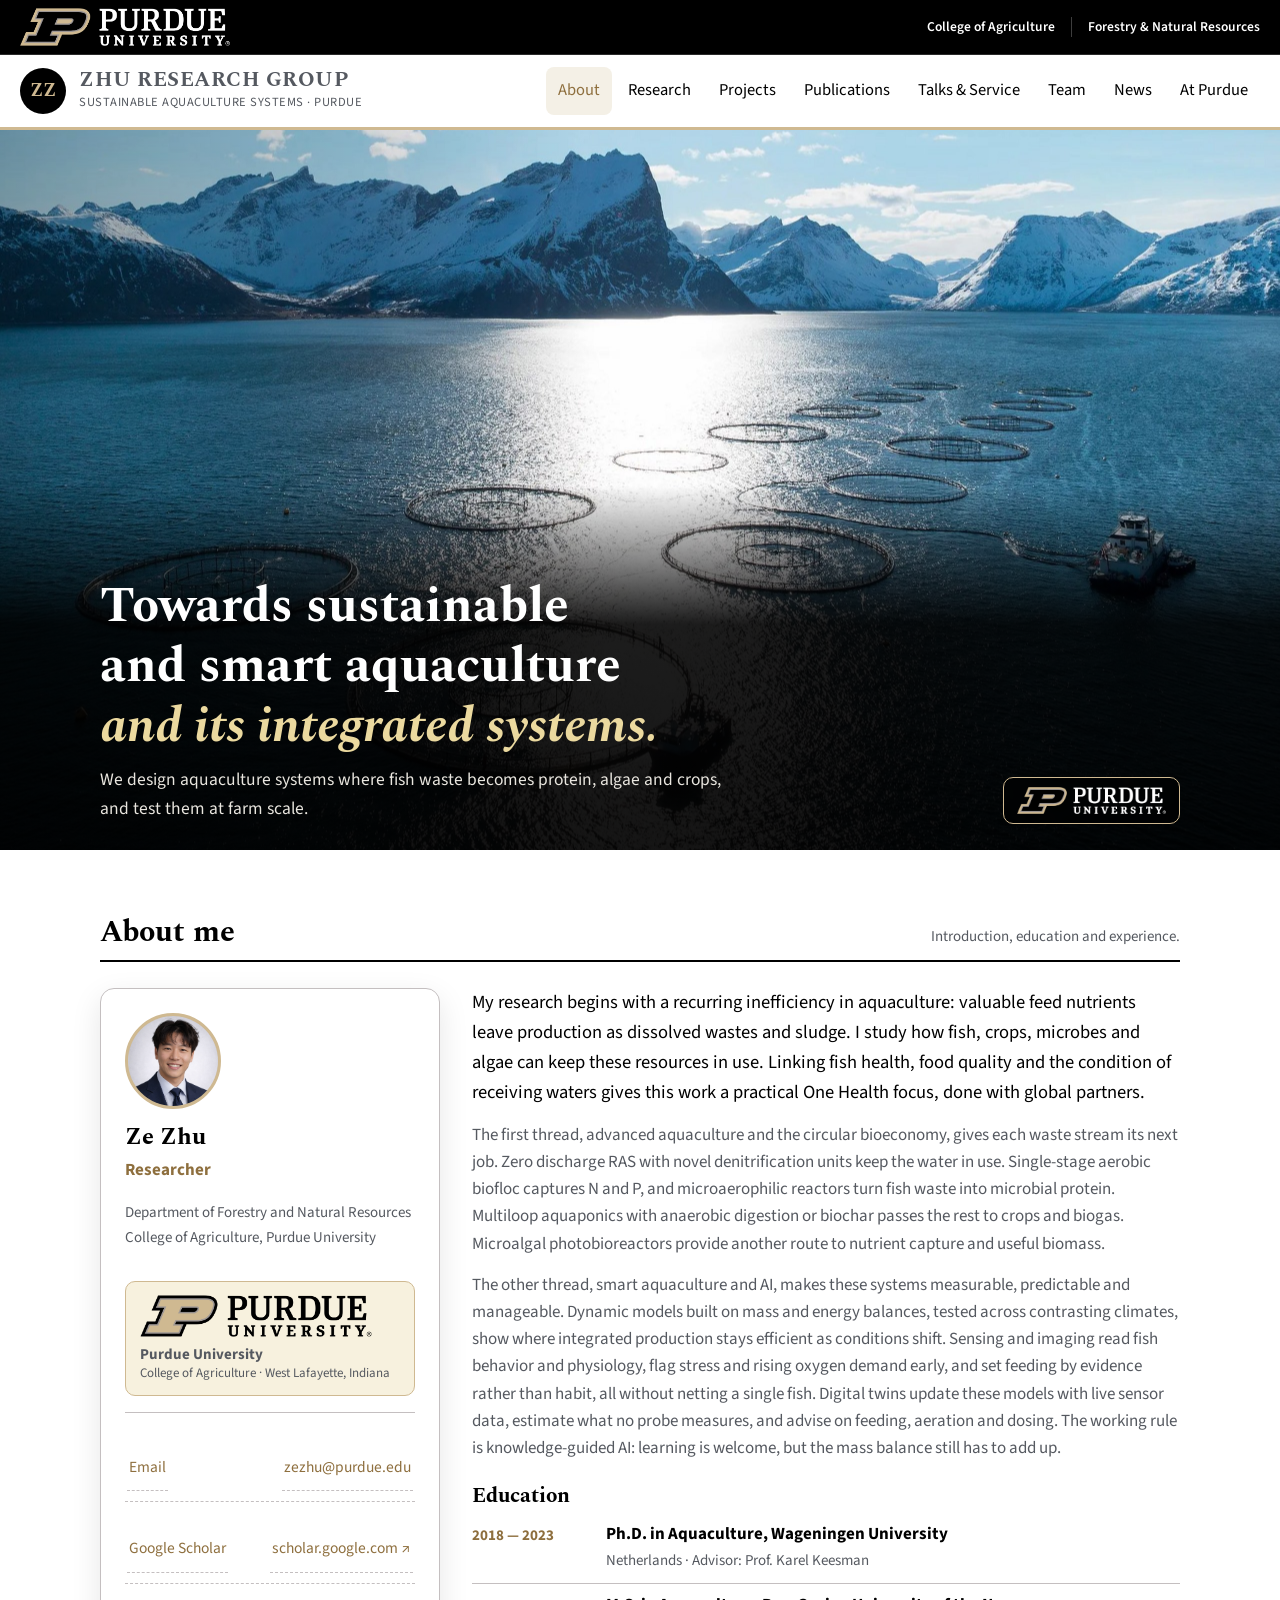
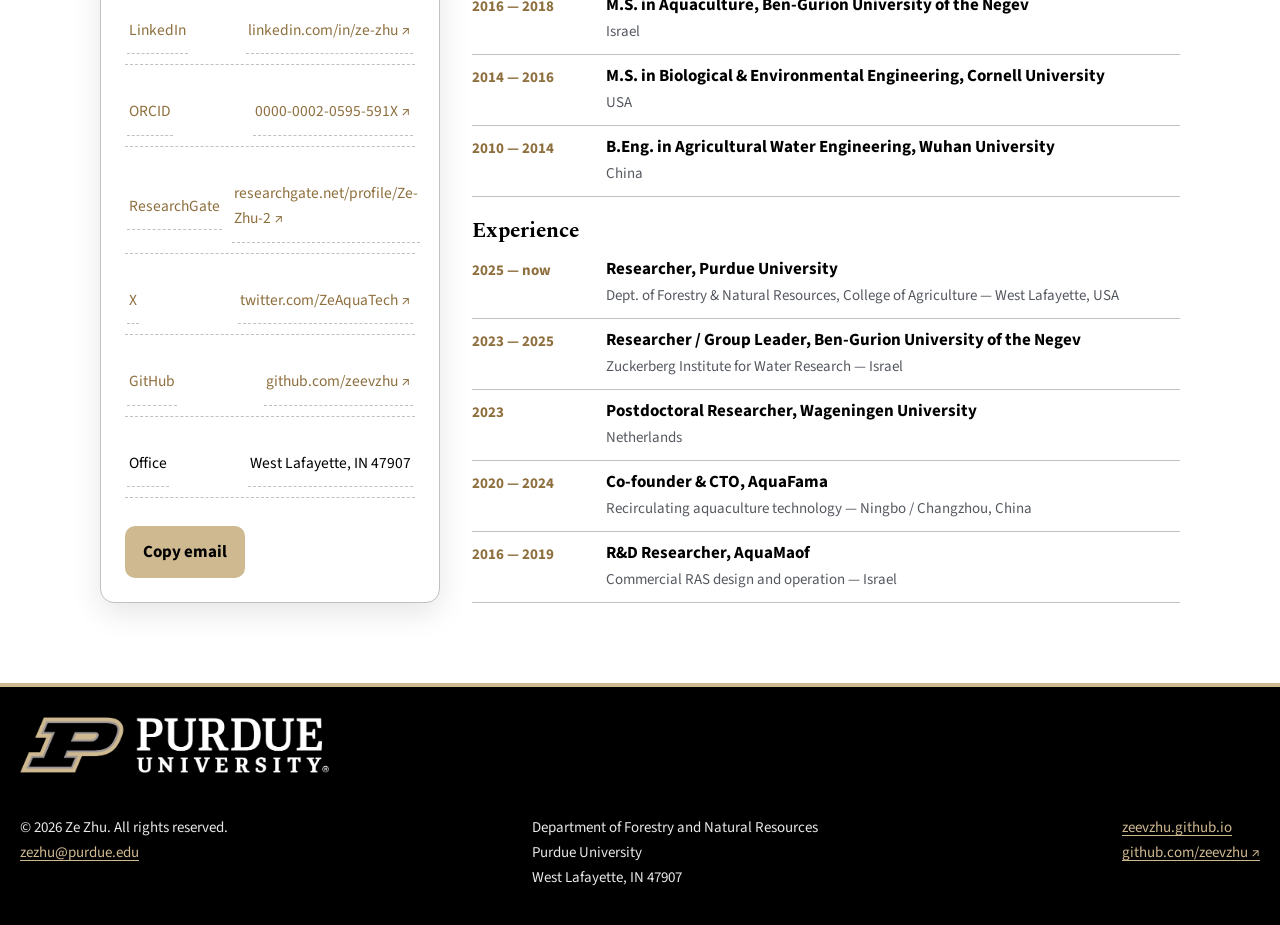
==== index.html @ af5ea018 "Update site: replace About introduction" ====
<!doctype html>
<html lang="en">

<head>
<meta charset="utf-8">
<meta name="viewport" content="width=device-width, initial-scale=1, viewport-fit=cover">
<meta name="color-scheme" content="light dark">
<meta name="description" content="Ze Zhu — Researcher at Purdue University. Sustainable aquaculture systems, aquaponics, waste-to-protein, photobioreactors and energy modelling.">
<link rel="icon" href="data:,">
<title>Ze Zhu — Zhu Research Group | Purdue University</title>
<link rel="preconnect" href="https://fonts.googleapis.com">
<link rel="preconnect" href="https://fonts.gstatic.com" crossorigin>
<link href="https://fonts.googleapis.com/css2?family=Spectral:ital,wght@0,500;0,600;0,700;1,500&family=Source+Sans+3:wght@400;600;700&family=Noto+Serif+SC:wght@600;700&display=swap" rel="stylesheet">
<link rel="stylesheet" href="assets/site.css">
</head>
<body>

<!-- PURDUE INSTITUTIONAL BAR -->
<div class="purdue-bar">
  <div class="purdue-bar-in">
    <a class="p-lockup" href="https://www.purdue.edu" target="_blank" rel="noopener" aria-label="Purdue University">
      <img class="p-logo" src="assets/purdue-logo-reversed.png" alt="Purdue University">
    </a>
    <div class="p-right">
      <a href="https://ag.purdue.edu" target="_blank" rel="noopener">College of Agriculture</a>
      <span class="p-div hide-sm" aria-hidden="true"></span>
      <a class="hide-sm" href="https://ag.purdue.edu/department/forestry-natural-resources/index.html" target="_blank" rel="noopener">Forestry &amp; Natural Resources</a>
    </div>
  </div>
</div>

<header class="topbar">
  <div class="topbar-in">
    <a class="brand" href="index.html">
      <span class="mark">ZZ</span>
      <span><b>Zhu Research Group</b><span class="sub">Sustainable Aquaculture Systems · Purdue</span></span>
    </a>
    <button class="burger" id="burger" aria-label="Open menu" aria-expanded="false">☰</button>
    <nav class="main" id="mainnav" aria-label="Main">
      <a href="index.html" class="active" aria-current="page">About</a>
      <a href="research.html">Research</a>
      <a href="projects.html">Projects</a>
      <a href="publications.html">Publications</a>
      <a href="talks.html">Talks &amp; Service</a>
      <a href="team.html">Team</a>
      <a href="news.html">News</a>
      <a href="purdue.html">At Purdue</a>
    </nav>
  </div>
</header>

<!-- HERO -->
<div class="hero" id="top">
  <div class="hero-media">
    <img class="hero-bg" src="assets/hero-netcage-fjord.jpg" alt="Aerial view of a marine net-cage fish farm in a deep-blue fjord under a bright sun: rows of large circular sea cages and two work boats on sunlit water, ringed by snow-capped mountains">
    <div class="hero-shade" aria-hidden="true"></div>
  </div>
  <div class="hero-panel">
    <div class="wrap">
      <div>
        <h1>Towards sustainable and smart aquaculture <em>and its integrated systems.</em></h1>
        <p>We design aquaculture systems where fish waste becomes protein, algae and crops, and test them at farm scale.</p>
      </div>
      <div class="chips">
        <span class="hero-badge"><img class="p-logo" src="assets/purdue-logo-reversed.png" alt="Purdue University"></span>
      </div>
    </div>
  </div>
</div>

<main class="wrap">
<!-- ABOUT / PI -->
  <section id="about">
    <div class="sec-head"><h2>About me</h2><p>Introduction, education and experience.</p></div>
    <div class="about-grid">
      <aside class="pi-card">
        <img class="avatar" src="assets/ze-zhu-headshot.png" alt="Portrait of Ze Zhu">
        <h3>Ze Zhu</h3>
        <p class="role">Researcher</p>
        <p class="dept">Department of Forestry and Natural Resources<br>College of Agriculture, Purdue University</p>
        <div class="affil">
          <img class="p-logo affil-logo logo-light" src="assets/purdue-logo.png" alt="Purdue University">
          <img class="p-logo affil-logo logo-dark" src="assets/purdue-logo-reversed.png" alt="" aria-hidden="true">
          <span><b>Purdue University</b><span>College of Agriculture · West Lafayette, Indiana</span></span>
        </div>
        <div class="pi-links">
          <a href="mailto:zezhu@purdue.edu"><span>Email</span><span>zezhu@purdue.edu</span></a>
          <a href="https://scholar.google.com/citations?user=IYX6_gsAAAAJ&hl=en" target="_blank" rel="noopener"><span>Google Scholar</span><span>scholar.google.com ↗</span></a>
          <a href="https://www.linkedin.com/in/ze-zhu" target="_blank" rel="noopener"><span>LinkedIn</span><span>linkedin.com/in/ze-zhu ↗</span></a>
          <a href="https://orcid.org/0000-0002-0595-591X" target="_blank" rel="noopener"><span>ORCID</span><span>0000-0002-0595-591X ↗</span></a>
          <a href="https://www.researchgate.net/profile/Ze-Zhu-2" target="_blank" rel="noopener"><span>ResearchGate</span><span>researchgate.net/profile/Ze-Zhu-2 ↗</span></a>
          <a href="https://twitter.com/ZeAquaTech" target="_blank" rel="noopener"><span>X</span><span>twitter.com/ZeAquaTech ↗</span></a>
          <a href="https://github.com/zeevzhu" target="_blank" rel="noopener"><span>GitHub</span><span>github.com/zeevzhu ↗</span></a>
          <span><span>Office</span><span>West Lafayette, IN 47907</span></span>
        </div>
        <div class="btn-row">
          <button class="btn" id="copyEmail" type="button">Copy email</button>
        </div>
      </aside>

      <div class="about-main">
        <p class="lead">My research begins with a recurring inefficiency in aquaculture: valuable feed nutrients leave production as dissolved wastes and sludge. I study how fish, crops, microbes and algae can keep these resources in use. Linking fish health, food quality and the condition of receiving waters gives this work a practical One Health focus, done with global partners.</p>

        <p class="sub">The first thread, advanced aquaculture and the circular bioeconomy, gives each waste stream its next job. Zero discharge RAS with novel denitrification units keep the water in use. Single-stage aerobic biofloc captures N and P, and microaerophilic reactors turn fish waste into microbial protein. Multiloop aquaponics with anaerobic digestion or biochar passes the rest to crops and biogas. Microalgal photobioreactors provide another route to nutrient capture and useful biomass.</p>

        <p class="sub">The other thread, smart aquaculture and AI, makes these systems measurable, predictable and manageable. Dynamic models built on mass and energy balances, tested across contrasting climates, show where integrated production stays efficient as conditions shift. Sensing and imaging read fish behavior and physiology, flag stress and rising oxygen demand early, and set feeding by evidence rather than habit, all without netting a single fish. Digital twins update these models with live sensor data, estimate what no probe measures, and advise on feeding, aeration and dosing. The working rule is knowledge-guided AI: learning is welcome, but the mass balance still has to add up.</p>

        <h3 class="subhead">Education</h3>
        <div class="timeline">
          <div class="tl"><time>2018 — 2023</time><div><b>Ph.D. in Aquaculture, Wageningen University</b><span>Netherlands · Advisor: Prof. Karel Keesman</span></div></div>
          <div class="tl"><time>2016 — 2018</time><div><b>M.S. in Aquaculture, Ben-Gurion University of the Negev</b><span>Israel</span></div></div>
          <div class="tl"><time>2014 — 2016</time><div><b>M.S. in Biological &amp; Environmental Engineering, Cornell University</b><span>USA</span></div></div>
          <div class="tl"><time>2010 — 2014</time><div><b>B.Eng. in Agricultural Water Engineering, Wuhan University</b><span>China</span></div></div>
        </div>

        <h3 class="subhead">Experience</h3>
        <div class="timeline">
          <div class="tl"><time>2025 — now</time><div><b>Researcher, Purdue University</b><span>Dept. of Forestry &amp; Natural Resources, College of Agriculture — West Lafayette, USA</span></div></div>
          <div class="tl"><time>2023 — 2025</time><div><b>Researcher / Group Leader, Ben-Gurion University of the Negev</b><span>Zuckerberg Institute for Water Research — Israel</span></div></div>
          <div class="tl"><time>2023</time><div><b>Postdoctoral Researcher, Wageningen University</b><span>Netherlands</span></div></div>
          <div class="tl"><time>2020 — 2024</time><div><b>Co-founder &amp; CTO, AquaFama</b><span>Recirculating aquaculture technology — Ningbo / Changzhou, China</span></div></div>
          <div class="tl"><time>2016 — 2019</time><div><b>R&amp;D Researcher, AquaMaof</b><span>Commercial RAS design and operation — Israel</span></div></div>
        </div>
      </div>
    </div>
  </section>

  </main>

<footer>
  <div style="max-width:1280px;margin:0 auto;padding:30px 20px 0">
    <a class="p-lockup" href="https://www.purdue.edu" target="_blank" rel="noopener" aria-label="Purdue University">
      <img class="p-logo lg" src="assets/purdue-logo-reversed.png" alt="Purdue University">
    </a>
  </div>
  <div class="foot-in">
    <div>© 2026 Ze Zhu. All rights reserved.<br><a href="mailto:zezhu@purdue.edu">zezhu@purdue.edu</a></div>
    <div>Department of Forestry and Natural Resources<br>Purdue University<br>West Lafayette, IN 47907</div>
    <div><a href="https://zeevzhu.github.io">zeevzhu.github.io</a><br><a href="https://github.com/zeevzhu" target="_blank" rel="noopener">github.com/zeevzhu ↗</a></div>
  </div>
</footer>

<button class="totop" id="totop" aria-label="Back to top">↑</button>
<div class="toast" id="toast" role="status">Email copied: zezhu@purdue.edu</div>
<script src="assets/site.js"></script>
</body>
</html>
---- assets/site.css ----
/* Purdue University brand palette (Purdue Brand Studio):
   Primary — Boilermaker Gold #CFB991 · Black #000000 · White #FFFFFF
   Supporting — Aged #8E6F3E · Rush #DAAA00 · Field #DDB945 · Dust #EBD99F
                Steel #555960 · Cool Gray #6F727B · Railway Gray #9D9795 · Steam #C4BFC0 */
:root{
  --bg:#ffffff; --surface:#ffffff; --surface2:#f4f0e6;
  --ink:#000000; --muted:#555960; --line:#C4BFC0;
  --boiler:#CFB991; --rush:#DAAA00; --field:#DDB945; --dust:#EBD99F;
  --gold:#8E6F3E; --gold-soft:#f7f1de;
  --dark:#000000; --dark-ink:#ffffff;
  --radius:14px; --max:1120px;
  --shadow:0 10px 30px rgba(0,0,0,.10);
}
@media (prefers-color-scheme: dark){
  :root{ --bg:#000000; --surface:#161616; --surface2:#22201b; --ink:#ffffff; --muted:#C4BFC0; --line:#3d3d3d; --gold:#CFB991; --gold-soft:#292410; --shadow:0 10px 30px rgba(0,0,0,.55); }
}
*{box-sizing:border-box}
body{margin:0;background:var(--bg);color:var(--ink);font-family:"Source Sans 3",system-ui,sans-serif;font-size:17px;line-height:1.65;-webkit-font-smoothing:antialiased;text-rendering:optimizeLegibility}
::selection{background:var(--dust);color:#000}
a:focus-visible,button:focus-visible{outline:2px solid var(--rush);outline-offset:2px;border-radius:4px}
a{color:var(--gold);text-underline-offset:3px}
img{display:block;max-width:100%}
.wrap{max-width:var(--max);margin:0 auto;padding:0 20px}
h1,h2,h3{font-family:"Spectral","Noto Serif SC",serif;line-height:1.2;margin:0}
.cn{font-family:"Noto Serif SC",serif}

/* ── Purdue institutional bar + mark ── */
.purdue-bar{background:#000;color:#fff;border-bottom:1px solid #2a2a2a}
.purdue-bar-in{max-width:1280px;margin:0 auto;padding:8px 20px;display:flex;align-items:center;gap:14px;flex-wrap:wrap}
.p-lockup{display:inline-flex;align-items:center;text-decoration:none;color:#fff}
.p-logo{height:38px;width:auto}
.p-logo.lg{height:56px}
.p-logo.affil-logo{height:42px}
.logo-dark{display:none}
@media (prefers-color-scheme: dark){.logo-light{display:none}.logo-dark{display:block}}
.purdue-bar .p-right{margin-left:auto;display:flex;align-items:center;gap:16px;font-size:13.5px;color:#C4BFC0}
.purdue-bar .p-right a{color:#fff;text-decoration:none;font-weight:600}
.purdue-bar .p-right a:hover{color:var(--boiler)}
.purdue-bar .p-div{width:1px;height:20px;background:#3d3d3d}
@media(max-width:640px){.purdue-bar .p-right .hide-sm{display:none}.purdue-bar .p-logo{height:31px}}
.hero-badge{display:inline-flex;align-items:center;background:rgba(0,0,0,.55);border:1px solid var(--boiler);border-radius:10px;padding:9px 13px;backdrop-filter:blur(4px)}
.hero-badge .p-logo{height:27px}
.affil{display:flex;flex-direction:column;align-items:flex-start;gap:9px;background:var(--gold-soft);border:1px solid var(--boiler);border-radius:10px;padding:13px 14px;margin-top:16px}
.affil b{font-size:15px;display:block;line-height:1.25}
.affil span{font-size:13px;color:var(--muted);display:block;line-height:1.3}

/* ── Purdue campus gallery + photo break ── */
.campus{display:grid;grid-template-columns:1.55fr 1fr;gap:16px}
@media(max-width:800px){.campus{grid-template-columns:1fr}}
.campus figure{margin:0;border-radius:var(--radius);overflow:hidden;position:relative;background:#000}
.campus img{width:100%;height:100%;object-fit:cover}
.campus .tall img{height:100%;min-height:300px}
.campus .stack{display:grid;gap:16px}
.campus .stack figure{height:100%}
.campus figcaption{position:absolute;left:0;right:0;bottom:0;padding:34px 16px 12px;background:linear-gradient(transparent,rgba(0,0,0,.82));color:#fff;font-size:14px}
.campus figcaption b{display:block;font-size:15.5px}
.photo-break{margin:64px calc(50% - 50vw) 0;position:relative}
.photo-break img{width:100%;height:min(58vh,520px);object-fit:cover}
.photo-break .pb-panel{position:absolute;inset:auto 0 0 0;background:linear-gradient(transparent,rgba(0,0,0,.86) 45%);padding:80px 0 28px;color:#fff}
.photo-break blockquote{margin:0;font-family:"Spectral",serif;font-size:clamp(22px,3.4vw,34px);line-height:1.3;max-width:820px}
.photo-break blockquote em{color:var(--dust)}
.photo-break p{color:#ddd6c2;margin:8px 0 0;font-size:15px}
@media(max-width:640px){.photo-break img{height:300px}.photo-break .pb-panel{position:static;background:#06231f;padding:20px 0 22px}}

/* ── Top bar (mirrors reference: name left, nav right) ── */
.topbar{position:sticky;top:0;z-index:50;background:var(--surface);border-bottom:3px solid var(--boiler)}
.topbar-in{max-width:1280px;margin:0 auto;padding:0 20px;display:flex;align-items:center;gap:16px;min-height:72px}
.brand{display:flex;align-items:center;gap:13px;text-decoration:none;color:var(--ink);min-height:48px}
.brand .mark{width:46px;height:46px;border-radius:50%;background:#000;color:var(--boiler);display:grid;place-items:center;font-family:"Spectral",serif;font-weight:700;font-size:19px;flex:none;letter-spacing:0;text-transform:none}
@media (prefers-color-scheme: dark){.brand .mark{background:var(--boiler);color:#000}}
.brand b{font-family:"Spectral",serif;font-size:21px;display:block;line-height:1.1}
.brand span{font-size:12.5px;color:var(--muted);letter-spacing:.04em;text-transform:uppercase}
nav.main{margin-left:auto;display:flex;gap:4px;align-items:center}
nav.main a{color:var(--ink);text-decoration:none;font-size:16.5px;padding:10px 12px;border-radius:8px;min-height:44px;display:inline-flex;align-items:center}
nav.main a:hover,nav.main a.active{background:var(--surface2);color:var(--gold)}
.burger{display:none;margin-left:auto;background:none;border:1px solid var(--line);border-radius:9px;width:46px;height:46px;font-size:20px;color:var(--ink);cursor:pointer}
@media(max-width:860px){
  nav.main{display:none;position:absolute;top:72px;left:0;right:0;background:var(--surface);flex-direction:column;align-items:stretch;padding:10px 16px 16px;border-bottom:1px solid var(--line)}
  nav.main.open{display:flex}
  nav.main a{padding:12px}
  .burger{display:grid;place-items:center}
}

/* ── Hero — multi-scene fusion: a marine net-cage photograph fills the
   frame; four research-line photographs are layered over the upper right
   with white frames, soft shadows and slight rotations, clear of the title.
   Smart sensing & AI is the group's priority line, so its photograph is the
   collage's focal point: a full-width banner under a row of three smaller
   tiles, set apart by a Boilermaker Gold frame ── */
.hero{position:relative;height:min(88vh,720px);min-height:600px;background:#0a2e35;overflow:hidden}
.hero-media{position:absolute;inset:0}
.hero-bg{position:absolute;inset:0;width:100%;height:100%;object-fit:cover;object-position:center 30%}
.hero-shade{position:absolute;inset:0;background:linear-gradient(90deg,rgba(0,0,0,.30),rgba(0,0,0,0) 46%),linear-gradient(0deg,rgba(0,0,0,.30),rgba(0,0,0,0) 40%);pointer-events:none}
.hero-collage{position:absolute;top:24px;right:max(20px,calc(50vw - 620px));width:min(548px,41vw);display:grid;grid-template-columns:repeat(3,1fr);gap:12px;z-index:2}
.hero-collage figure{margin:0;position:relative;border-radius:12px;overflow:hidden;border:2px solid rgba(255,255,255,.92);box-shadow:0 16px 38px rgba(0,0,0,.48)}
.hero-collage img{width:100%;height:100%;object-fit:cover}
.hero-collage figcaption{position:absolute;left:0;right:0;bottom:0;padding:18px 10px 7px;background:linear-gradient(transparent,rgba(0,0,0,.78));color:#fff;font-size:12.5px;font-weight:700;line-height:1.3}
.hc-ras{aspect-ratio:4/3;transform:rotate(-1deg)}
.hc-pbr{aspect-ratio:4/3;transform:rotate(.8deg)}
.hc-aqua{aspect-ratio:4/3;transform:rotate(-.7deg)}
.hc-smart{grid-column:1/-1;aspect-ratio:2.15/1;transform:rotate(-.5deg);border:3px solid var(--boiler);box-shadow:0 20px 44px rgba(0,0,0,.55)}
.hc-smart figcaption{font-size:13.5px}
@media(max-width:1100px){
  .hero-collage{width:400px;gap:10px}
  .hero h1{max-width:620px}
}
.hero-panel{position:absolute;left:0;right:0;bottom:0;z-index:3;background:linear-gradient(transparent,rgba(0,0,0,.88) 38%);padding:90px 0 26px;color:#fff}
.hero-panel .wrap{display:flex;flex-wrap:wrap;gap:18px;align-items:flex-end;justify-content:space-between}
.hero h1{font-size:clamp(30px,4.6vw,50px);max-width:720px;text-wrap:balance}
.hero h1 em{font-style:italic;color:var(--dust)}
.hero p{max-width:640px;margin:10px 0 0;color:#e9e6df;font-size:17.5px}
.chips{display:flex;gap:8px;flex-wrap:wrap}
@media(max-width:640px){
  .hero{height:auto;min-height:0;overflow:visible}
  .hero-media{position:relative;height:340px;overflow:hidden}
  .hero-collage{top:auto;bottom:12px;left:12px;right:12px;width:auto;grid-template-columns:1fr 1fr 1fr 1.9fr;gap:8px}
  .hero-collage figure{transform:none;border-width:1.5px;border-radius:9px;box-shadow:0 8px 20px rgba(0,0,0,.45);height:86px}
  .hero-collage figcaption{display:none}
  .hc-ras{aspect-ratio:auto}
  .hc-pbr{grid-row:auto;aspect-ratio:auto}
  .hc-aqua{aspect-ratio:auto}
  .hc-smart{grid-column:auto;aspect-ratio:auto;border-width:2px}
  .hero-panel{position:static;background:#000;padding:22px 0 24px}
  .brand b{font-size:18px}
  .brand span.sub{display:none}
  .topbar-in{min-height:60px}
  .mark{width:40px;height:40px}
}

/* ── Sections ── */
section{padding:64px 0 8px}
.sec-head{display:flex;align-items:baseline;gap:14px;border-bottom:2px solid var(--ink);padding-bottom:10px;margin-bottom:26px}
.sec-head h2{font-size:30px}
.sec-head .no{font-family:"Spectral",serif;color:var(--gold);font-weight:700}
.sec-head p{margin:0 0 0 auto;color:var(--muted);font-size:15px;max-width:460px;text-align:right;line-height:1.5}
@media(max-width:700px){.sec-head p{display:none}}

.about-grid{display:grid;grid-template-columns:340px 1fr;gap:32px;align-items:stretch}
@media(max-width:860px){.about-grid{grid-template-columns:1fr}}
.pi-card{background:var(--surface);border:1px solid var(--line);border-radius:var(--radius);padding:24px;box-shadow:var(--shadow);display:flex;flex-direction:column;height:100%}
.avatar{width:96px;height:96px;border-radius:50%;object-fit:cover;object-position:top center;border:3px solid var(--boiler);background:var(--boiler);margin-bottom:14px}
.pi-card h3{font-size:24px}
.pi-card .role{color:var(--gold);font-weight:700;margin:4px 0 2px}
.pi-card .dept{color:var(--muted);font-size:15px}
.pi-links{display:flex;flex-direction:column;justify-content:space-evenly;flex:1;gap:2px;margin-top:16px;border-top:1px solid var(--line);padding-top:10px}
.pi-links a,.pi-links span{display:flex;justify-content:space-between;gap:10px;text-decoration:none;padding:10px 2px;min-height:44px;align-items:center;border-bottom:1px dashed var(--line);font-size:15.5px}
.pi-links a:hover{color:var(--gold)}
.btn{display:inline-flex;align-items:center;justify-content:center;gap:8px;background:var(--boiler);color:#000;border:none;border-radius:10px;padding:12px 18px;font:inherit;font-weight:700;cursor:pointer;min-height:48px;text-decoration:none}
.btn.ghost{background:transparent;color:var(--gold);border:1.5px solid var(--gold)}
.btn-row{display:flex;gap:10px;flex-wrap:wrap;margin-top:16px}
.timeline{margin-top:8px}
.tl{display:grid;grid-template-columns:118px 1fr;gap:16px;padding:13px 0;border-bottom:1px solid var(--line)}
.tl time{font-weight:700;color:var(--gold);font-size:15px;padding-top:2px}
.tl b{display:block}
.tl span{color:var(--muted);font-size:15.5px}
@media(max-width:560px){.tl{grid-template-columns:1fr;gap:2px}}

/* About — right column: spacing tuned so the text block starts at the
   profile card's top edge and its last rule ends at the card's bottom edge */
.about-main{display:flex;flex-direction:column}
.about-main .lead{margin:0;font-size:18.5px;line-height:1.62}
.about-main .sub{margin:14px 0 0;color:var(--muted);line-height:1.6}
.about-main h3.subhead{margin:22px 0 2px;font-size:21px}
.about-main .timeline{margin-top:2px}
.about-main .tl{padding:9.5px 0}
.about-main .tl time{padding-top:1px}
.about-main .tl b{line-height:1.35}
.about-main .tl span{font-size:15px;line-height:1.5}
.about-main .timeline:last-child .tl:last-child{border-bottom:1px solid var(--line)}

/* Research pillars — first pillar carries about twice the content,
   so it gets a double-width column and the three cards land at similar heights */
.pillars{display:grid;grid-template-columns:2fr 1fr 1fr;gap:20px}
@media(max-width:900px){.pillars{grid-template-columns:1fr}}
.pillar{background:var(--surface);border:1px solid var(--line);border-radius:var(--radius);overflow:hidden;display:flex;flex-direction:column}
.pillar img{height:190px;width:100%;object-fit:cover;flex:none}
/* Pillar 1 media: RAS photograph with a small aquaponics inset in the corner.
   Main image height matches the 190px image height of pillars 2 and 3;
   both photographs are crop-fitted (object-fit: cover), never stretched */
.pillar-media{position:relative;margin:0;flex:none}
.pillar-media .media-main{height:190px;object-position:center 62%}
.pillar-media .media-inset{position:absolute;right:12px;bottom:12px;width:40%;height:56%;object-fit:cover;object-position:center 68%;border:3px solid #fff;border-radius:10px;box-shadow:0 8px 22px rgba(0,0,0,.38)}
.pillar .body{padding:20px;display:flex;flex-direction:column;flex:1}
.pillar .tags{margin-top:auto;padding-top:14px}
.pillar h3{font-size:21px;margin-bottom:8px}
.pillar p{margin:0;color:var(--muted);font-size:15.5px}
.pillar .work{list-style:none;margin:14px 0 0;padding:12px 0 0;border-top:1px dashed var(--line)}
.pillar .work li{font-size:14px;line-height:1.5;color:var(--muted);margin:6px 0;padding-left:15px;position:relative}
.pillar .work li::before{content:"—";position:absolute;left:0;color:var(--gold);font-weight:700}
.pillar .work b{color:var(--ink)}
.tags{display:flex;gap:6px;flex-wrap:wrap;margin-top:14px}
.tag{background:var(--surface2);border-radius:999px;padding:4px 10px;font-size:12.5px;font-weight:600;color:var(--gold)}
/* Sub-topics inside pillar 1 — ordered parts */
.subtopics{margin-top:16px;border-top:1px solid var(--line)}
.subtopic{padding:14px 0 12px;border-bottom:1px dashed var(--line)}
.subtopic:last-child{border-bottom:none;padding-bottom:2px}
.subtopic h4{font-family:"Spectral","Noto Serif SC",serif;font-size:16.5px;line-height:1.3;margin:0 0 5px;display:flex;align-items:baseline;gap:9px}
.subtopic h4 .sno{font-size:12.5px;font-weight:700;letter-spacing:.06em;color:var(--gold);font-family:"Source Sans 3",system-ui,sans-serif;flex:none}
.subtopic p{font-size:14.5px;line-height:1.6}
.subtopic .ref{margin-top:5px;font-size:13.5px;line-height:1.5;color:var(--muted)}
.subtopic .ref b{color:var(--ink)}
/* Projects */
.proj{display:grid;grid-template-columns:repeat(2,1fr);gap:18px}
@media(max-width:800px){.proj{grid-template-columns:1fr}}
.proj article{background:var(--surface);border:1px solid var(--line);border-radius:var(--radius);overflow:hidden;display:flex;flex-direction:column;position:relative}
.proj article img{height:190px;width:100%;object-fit:cover;flex:none}
.proj .pbody{padding:18px 20px 20px}
.proj h3{font-size:20px}
.proj .meta{color:var(--gold);font-weight:700;font-size:13.5px;letter-spacing:.05em;text-transform:uppercase;margin:0 0 6px}
.proj p{color:var(--muted);margin:8px 0 0;font-size:15.5px}
.proj-group{font-family:"Spectral",serif;font-size:22px;margin:30px 0 14px}
.proj-group:first-of-type{margin-top:26px}

/* Leadership highlight — projects led by Ze Zhu (PI / Co-PI) get a Rush-gold
   border and a solid gold badge; projects where he is project group leader
   get a Boilermaker-gold border and a black badge with gold lettering */
.proj article.role-pi{border:2px solid var(--rush)}
.proj article.role-gl{border:2px solid var(--boiler)}
.role-badge{position:absolute;top:12px;left:12px;z-index:2;background:var(--rush);color:#000;font-size:12.5px;font-weight:700;letter-spacing:.07em;text-transform:uppercase;padding:5px 12px;border-radius:999px;box-shadow:0 4px 14px rgba(0,0,0,.35)}
.role-badge.gl{background:#000;color:var(--boiler);border:1.5px solid var(--boiler)}



/* Talks & editorial service */
.award{display:inline-block;background:var(--gold-soft);color:var(--gold);border-radius:999px;padding:2px 10px;font-size:12.5px;font-weight:700;margin-top:5px}
.ed-list{list-style:none;margin:8px 0 0;padding:0}
.ed-list li{padding:8px 0;border-bottom:1px dashed var(--line);font-size:15.5px;color:var(--muted)}
.ed-list li:last-child{border-bottom:none}
.ed-list b{color:var(--ink)}

/* News */
.news-item{display:grid;grid-template-columns:110px 1fr;gap:18px;padding:16px 0;border-bottom:1px solid var(--line)}
.news-item time{font-weight:700;color:var(--gold);font-size:15px}
.news-item b{font-size:17px}
.news-item p{margin:3px 0 0;color:var(--muted);font-size:15.5px}
@media(max-width:560px){.news-item{grid-template-columns:1fr;gap:2px}}

/* Publications */
.pub{padding:15px 0;border-bottom:1px solid var(--line)}
.pub .yr{color:var(--gold);font-weight:700;font-size:14px;letter-spacing:.04em}
.pub b{font-size:17px}
.pub p{margin:2px 0 0;color:var(--muted);font-size:15px}
.pub .me{color:var(--gold);font-weight:700}
.pub-year{font-family:"Spectral",serif;font-size:23px;margin:30px 0 2px}
.pub-year:first-of-type{margin-top:4px}

/* Team */
.team-grid{display:grid;grid-template-columns:1fr 1fr;gap:20px}
@media(max-width:800px){.team-grid{grid-template-columns:1fr}}
.panel{background:var(--surface);border:1px solid var(--line);border-radius:var(--radius);padding:24px}
.panel h3{font-size:21px;margin-bottom:8px}
.panel p,.panel li{color:var(--muted);font-size:15.5px}
.mentors-head{font-family:"Spectral",serif;font-size:22px;margin:30px 0 6px}
.mentors-sub{color:var(--muted);font-size:15.5px;margin:0 0 16px;max-width:760px}
.mentors{display:grid;grid-template-columns:repeat(3,1fr);gap:20px}
@media(max-width:900px){.mentors{grid-template-columns:1fr}}
.mentor{background:var(--surface);border:1px solid var(--line);border-radius:var(--radius);padding:24px;text-align:center}
.mentor img{width:124px;height:124px;border-radius:50%;object-fit:cover;object-position:top center;margin:0 auto 14px;border:3px solid var(--boiler)}
.mentor h3{font-size:21px}
.mentor .affil-line{color:var(--gold);font-weight:700;font-size:14.5px;margin:4px 0 0;line-height:1.4}
.mentor .rel{display:inline-block;background:var(--gold-soft);color:var(--gold);border-radius:999px;padding:3px 11px;font-size:12.5px;font-weight:700;margin-top:9px}
.mentor p{color:var(--muted);font-size:15px;margin:12px 0 0;text-align:left}
.mentor-credit{color:var(--muted);font-size:13px;margin:10px 0 0}


/* Footer (dark bar like reference) */
footer{margin-top:72px;background:#000;color:#e8e8e8;border-top:4px solid var(--boiler)}
.foot-in{max-width:1280px;margin:0 auto;padding:34px 20px;display:flex;flex-wrap:wrap;gap:14px 40px;justify-content:space-between;font-size:15px}
footer a{color:var(--boiler)}
.totop{position:fixed;right:16px;bottom:16px;width:48px;height:48px;border-radius:50%;background:#000;color:var(--boiler);border:1px solid var(--boiler);font-size:19px;cursor:pointer;box-shadow:var(--shadow);display:none}
@media (prefers-color-scheme: dark){.totop{background:var(--boiler);color:#000}}
.toast{position:fixed;left:50%;transform:translateX(-50%);bottom:22px;background:var(--dark);color:#fff;padding:11px 18px;border-radius:999px;font-size:14.5px;display:none;z-index:99}
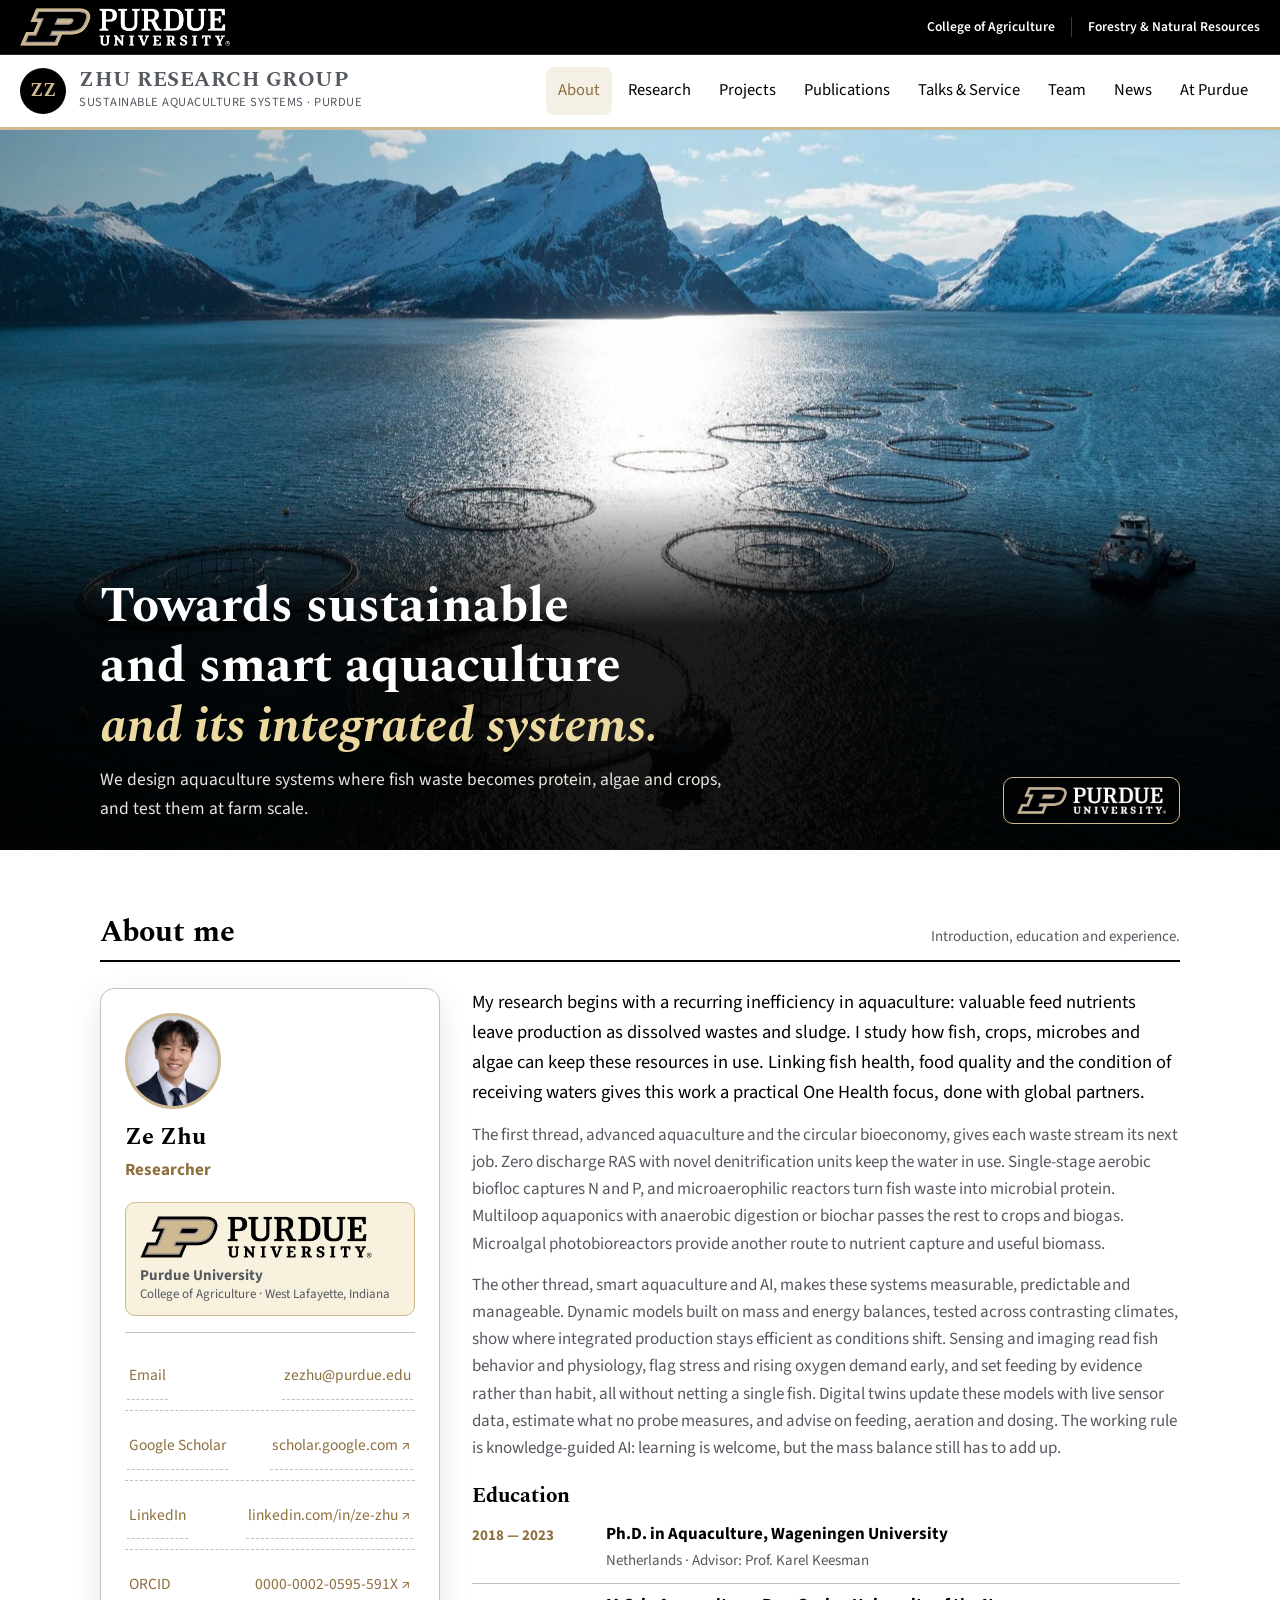
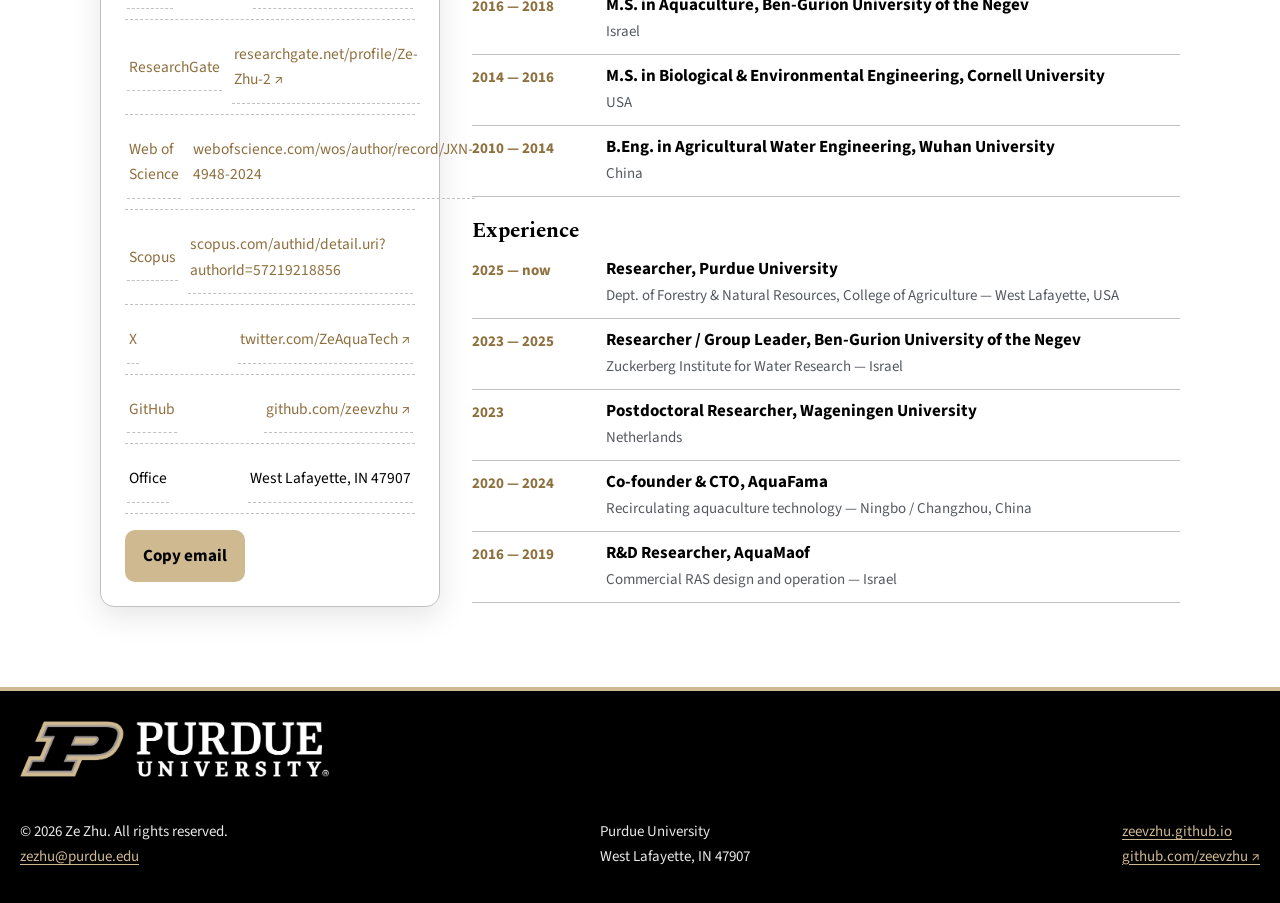
==== commit 8a4d657e: "Update site: remove Talks and editorial, add WoS/Scopus links, drop department name" ====
--- a/index.html
+++ b/index.html
@@ -77,7 +77,6 @@
         <img class="avatar" src="assets/ze-zhu-headshot.png" alt="Portrait of Ze Zhu">
         <h3>Ze Zhu</h3>
         <p class="role">Researcher</p>
-        <p class="dept">Department of Forestry and Natural Resources<br>College of Agriculture, Purdue University</p>
         <div class="affil">
           <img class="p-logo affil-logo logo-light" src="assets/purdue-logo.png" alt="Purdue University">
           <img class="p-logo affil-logo logo-dark" src="assets/purdue-logo-reversed.png" alt="" aria-hidden="true">
@@ -89,6 +88,8 @@
           <a href="https://www.linkedin.com/in/ze-zhu" target="_blank" rel="noopener"><span>LinkedIn</span><span>linkedin.com/in/ze-zhu ↗</span></a>
           <a href="https://orcid.org/0000-0002-0595-591X" target="_blank" rel="noopener"><span>ORCID</span><span>0000-0002-0595-591X ↗</span></a>
           <a href="https://www.researchgate.net/profile/Ze-Zhu-2" target="_blank" rel="noopener"><span>ResearchGate</span><span>researchgate.net/profile/Ze-Zhu-2 ↗</span></a>
+      <a href="https://www.webofscience.com/wos/author/record/JXN-4948-2024" target="_blank" rel="noopener"><span>Web of Science</span><span>webofscience.com/wos/author/record/JXN-4948-2024</span></a>
+      <a href="https://www.scopus.com/authid/detail.uri?authorId=57219218856" target="_blank" rel="noopener"><span>Scopus</span><span>scopus.com/authid/detail.uri?authorId=57219218856</span></a>
           <a href="https://twitter.com/ZeAquaTech" target="_blank" rel="noopener"><span>X</span><span>twitter.com/ZeAquaTech ↗</span></a>
           <a href="https://github.com/zeevzhu" target="_blank" rel="noopener"><span>GitHub</span><span>github.com/zeevzhu ↗</span></a>
           <span><span>Office</span><span>West Lafayette, IN 47907</span></span>
@@ -135,7 +136,7 @@
   </div>
   <div class="foot-in">
     <div>© 2026 Ze Zhu. All rights reserved.<br><a href="mailto:zezhu@purdue.edu">zezhu@purdue.edu</a></div>
-    <div>Department of Forestry and Natural Resources<br>Purdue University<br>West Lafayette, IN 47907</div>
+    <div>Purdue University<br>West Lafayette, IN 47907</div>
     <div><a href="https://zeevzhu.github.io">zeevzhu.github.io</a><br><a href="https://github.com/zeevzhu" target="_blank" rel="noopener">github.com/zeevzhu ↗</a></div>
   </div>
 </footer>
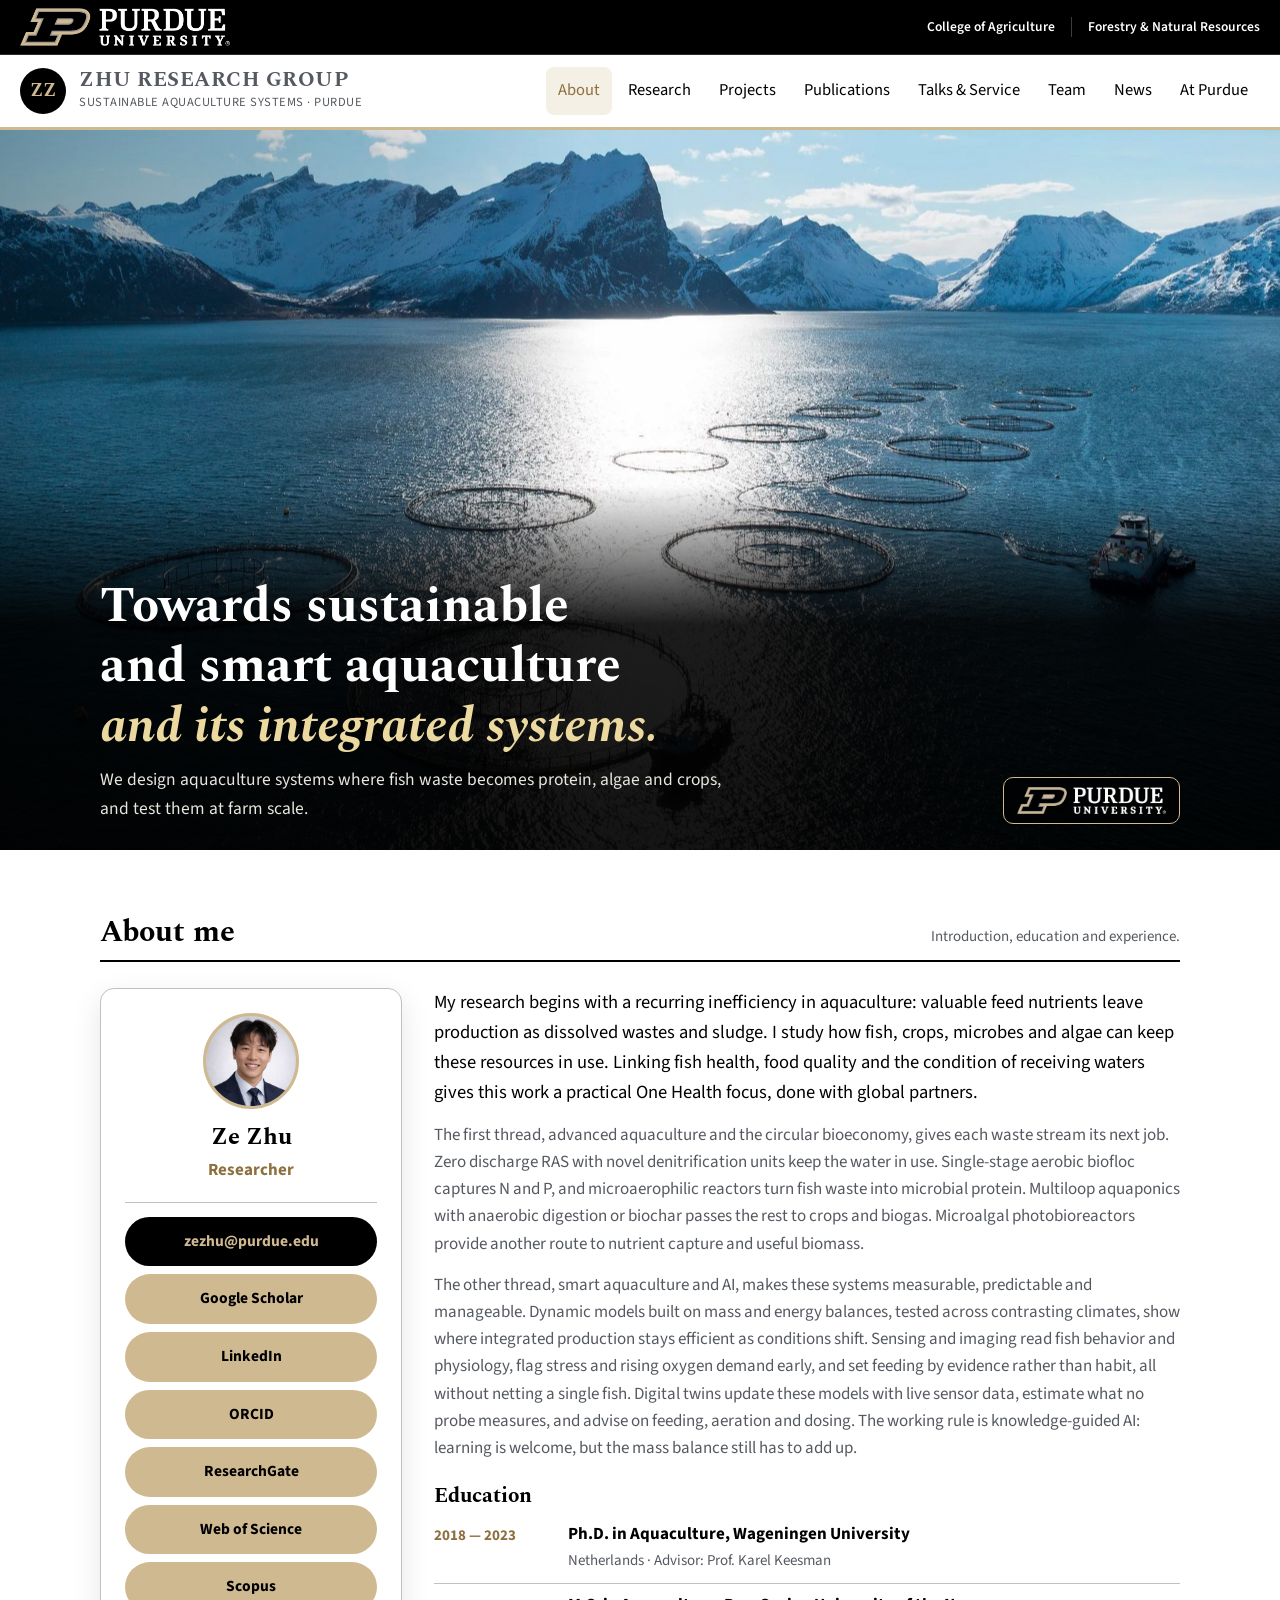
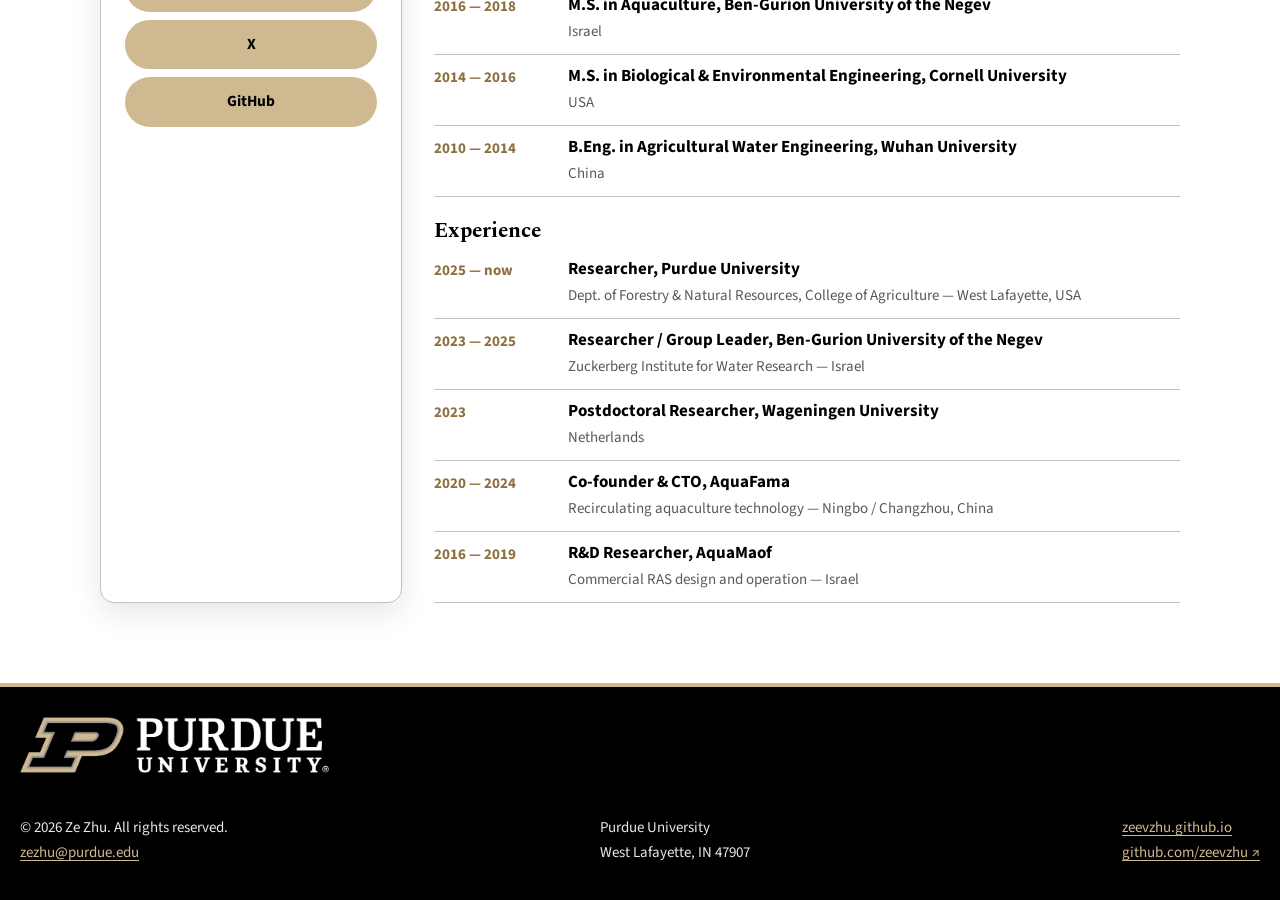
==== commit 061395b8: "Update site: vertical sidebar, centered PI card, vertical links, remove Purdue box and copy email" ====
--- a/index.html
+++ b/index.html
@@ -77,26 +77,17 @@
         <img class="avatar" src="assets/ze-zhu-headshot.png" alt="Portrait of Ze Zhu">
         <h3>Ze Zhu</h3>
         <p class="role">Researcher</p>
-        <div class="affil">
-          <img class="p-logo affil-logo logo-light" src="assets/purdue-logo.png" alt="Purdue University">
-          <img class="p-logo affil-logo logo-dark" src="assets/purdue-logo-reversed.png" alt="" aria-hidden="true">
-          <span><b>Purdue University</b><span>College of Agriculture · West Lafayette, Indiana</span></span>
-        </div>
-        <div class="pi-links">
-          <a href="mailto:zezhu@purdue.edu"><span>Email</span><span>zezhu@purdue.edu</span></a>
-          <a href="https://scholar.google.com/citations?user=IYX6_gsAAAAJ&hl=en" target="_blank" rel="noopener"><span>Google Scholar</span><span>scholar.google.com ↗</span></a>
-          <a href="https://www.linkedin.com/in/ze-zhu" target="_blank" rel="noopener"><span>LinkedIn</span><span>linkedin.com/in/ze-zhu ↗</span></a>
-          <a href="https://orcid.org/0000-0002-0595-591X" target="_blank" rel="noopener"><span>ORCID</span><span>0000-0002-0595-591X ↗</span></a>
-          <a href="https://www.researchgate.net/profile/Ze-Zhu-2" target="_blank" rel="noopener"><span>ResearchGate</span><span>researchgate.net/profile/Ze-Zhu-2 ↗</span></a>
-      <a href="https://www.webofscience.com/wos/author/record/JXN-4948-2024" target="_blank" rel="noopener"><span>Web of Science</span><span>webofscience.com/wos/author/record/JXN-4948-2024</span></a>
-      <a href="https://www.scopus.com/authid/detail.uri?authorId=57219218856" target="_blank" rel="noopener"><span>Scopus</span><span>scopus.com/authid/detail.uri?authorId=57219218856</span></a>
-          <a href="https://twitter.com/ZeAquaTech" target="_blank" rel="noopener"><span>X</span><span>twitter.com/ZeAquaTech ↗</span></a>
-          <a href="https://github.com/zeevzhu" target="_blank" rel="noopener"><span>GitHub</span><span>github.com/zeevzhu ↗</span></a>
-          <span><span>Office</span><span>West Lafayette, IN 47907</span></span>
-        </div>
-        <div class="btn-row">
-          <button class="btn" id="copyEmail" type="button">Copy email</button>
-        </div>
+      <div class="pi-links">
+        <a class="email-link" href="mailto:zezhu@purdue.edu">zezhu@purdue.edu</a>
+        <a href="https://scholar.google.com/citations?user=IYX6_gsAAAAJ&hl=en" target="_blank" rel="noopener">Google Scholar</a>
+        <a href="https://www.linkedin.com/in/ze-zhu" target="_blank" rel="noopener">LinkedIn</a>
+        <a href="https://orcid.org/0000-0002-0595-591X" target="_blank" rel="noopener">ORCID</a>
+        <a href="https://www.researchgate.net/profile/Ze-Zhu-2" target="_blank" rel="noopener">ResearchGate</a>
+        <a href="https://www.webofscience.com/wos/author/record/JXN-4948-2024" target="_blank" rel="noopener">Web of Science</a>
+        <a href="https://www.scopus.com/authid/detail.uri?authorId=57219218856" target="_blank" rel="noopener">Scopus</a>
+        <a href="https://twitter.com/ZeAquaTech" target="_blank" rel="noopener">X</a>
+        <a href="https://github.com/zeevzhu" target="_blank" rel="noopener">GitHub</a>
+      </div>
       </aside>
 
       <div class="about-main">
@@ -142,7 +133,6 @@
 </footer>
 
 <button class="totop" id="totop" aria-label="Back to top">↑</button>
-<div class="toast" id="toast" role="status">Email copied: zezhu@purdue.edu</div>
 <script src="assets/site.js"></script>
 </body>
 </html>
--- a/assets/site.css
+++ b/assets/site.css
@@ -30,7 +30,6 @@
 .p-lockup{display:inline-flex;align-items:center;text-decoration:none;color:#fff}
 .p-logo{height:38px;width:auto}
 .p-logo.lg{height:56px}
-.p-logo.affil-logo{height:42px}
 .logo-dark{display:none}
 @media (prefers-color-scheme: dark){.logo-light{display:none}.logo-dark{display:block}}
 .purdue-bar .p-right{margin-left:auto;display:flex;align-items:center;gap:16px;font-size:13.5px;color:#C4BFC0}
@@ -40,9 +39,6 @@
 @media(max-width:640px){.purdue-bar .p-right .hide-sm{display:none}.purdue-bar .p-logo{height:31px}}
 .hero-badge{display:inline-flex;align-items:center;background:rgba(0,0,0,.55);border:1px solid var(--boiler);border-radius:10px;padding:9px 13px;backdrop-filter:blur(4px)}
 .hero-badge .p-logo{height:27px}
-.affil{display:flex;flex-direction:column;align-items:flex-start;gap:9px;background:var(--gold-soft);border:1px solid var(--boiler);border-radius:10px;padding:13px 14px;margin-top:16px}
-.affil b{font-size:15px;display:block;line-height:1.25}
-.affil span{font-size:13px;color:var(--muted);display:block;line-height:1.3}
 
 /* ── Purdue campus gallery + photo break ── */
 .campus{display:grid;grid-template-columns:1.55fr 1fr;gap:16px}
@@ -135,19 +131,19 @@
 .sec-head p{margin:0 0 0 auto;color:var(--muted);font-size:15px;max-width:460px;text-align:right;line-height:1.5}
 @media(max-width:700px){.sec-head p{display:none}}
 
-.about-grid{display:grid;grid-template-columns:340px 1fr;gap:32px;align-items:stretch}
+.about-grid{display:grid;grid-template-columns:302px 1fr;gap:32px;align-items:stretch}
 @media(max-width:860px){.about-grid{grid-template-columns:1fr}}
 .pi-card{background:var(--surface);border:1px solid var(--line);border-radius:var(--radius);padding:24px;box-shadow:var(--shadow);display:flex;flex-direction:column;height:100%}
-.avatar{width:96px;height:96px;border-radius:50%;object-fit:cover;object-position:top center;border:3px solid var(--boiler);background:var(--boiler);margin-bottom:14px}
-.pi-card h3{font-size:24px}
-.pi-card .role{color:var(--gold);font-weight:700;margin:4px 0 2px}
+.avatar{width:96px;height:96px;border-radius:50%;object-fit:cover;object-position:top center;border:3px solid var(--boiler);background:var(--boiler);margin:0 auto 14px}
+.pi-card h3{font-size:24px;text-align:center}
+.pi-card .role{color:var(--gold);font-weight:700;margin:4px 0 2px;text-align:center}
 .pi-card .dept{color:var(--muted);font-size:15px}
-.pi-links{display:flex;flex-direction:column;justify-content:space-evenly;flex:1;gap:2px;margin-top:16px;border-top:1px solid var(--line);padding-top:10px}
-.pi-links a,.pi-links span{display:flex;justify-content:space-between;gap:10px;text-decoration:none;padding:10px 2px;min-height:44px;align-items:center;border-bottom:1px dashed var(--line);font-size:15.5px}
-.pi-links a:hover{color:var(--gold)}
+.pi-links{display:flex;flex-direction:column;gap:8px;margin-top:16px;border-top:1px solid var(--line);padding-top:14px}
+.pi-links a{display:flex;align-items:center;justify-content:center;width:100%;box-sizing:border-box;text-align:center;text-decoration:none;background:var(--boiler);color:#000;border-radius:999px;padding:12px 16px;min-height:44px;font-size:15.5px;font-weight:700}
+.pi-links a.email-link{background:var(--dark);color:var(--boiler)}
+.pi-links a:hover{opacity:.85}
 .btn{display:inline-flex;align-items:center;justify-content:center;gap:8px;background:var(--boiler);color:#000;border:none;border-radius:10px;padding:12px 18px;font:inherit;font-weight:700;cursor:pointer;min-height:48px;text-decoration:none}
 .btn.ghost{background:transparent;color:var(--gold);border:1.5px solid var(--gold)}
-.btn-row{display:flex;gap:10px;flex-wrap:wrap;margin-top:16px}
 .timeline{margin-top:8px}
 .tl{display:grid;grid-template-columns:118px 1fr;gap:16px;padding:13px 0;border-bottom:1px solid var(--line)}
 .tl time{font-weight:700;color:var(--gold);font-size:15px;padding-top:2px}
@@ -269,4 +265,3 @@
 footer a{color:var(--boiler)}
 .totop{position:fixed;right:16px;bottom:16px;width:48px;height:48px;border-radius:50%;background:#000;color:var(--boiler);border:1px solid var(--boiler);font-size:19px;cursor:pointer;box-shadow:var(--shadow);display:none}
 @media (prefers-color-scheme: dark){.totop{background:var(--boiler);color:#000}}
-.toast{position:fixed;left:50%;transform:translateX(-50%);bottom:22px;background:var(--dark);color:#fff;padding:11px 18px;border-radius:999px;font-size:14.5px;display:none;z-index:99}
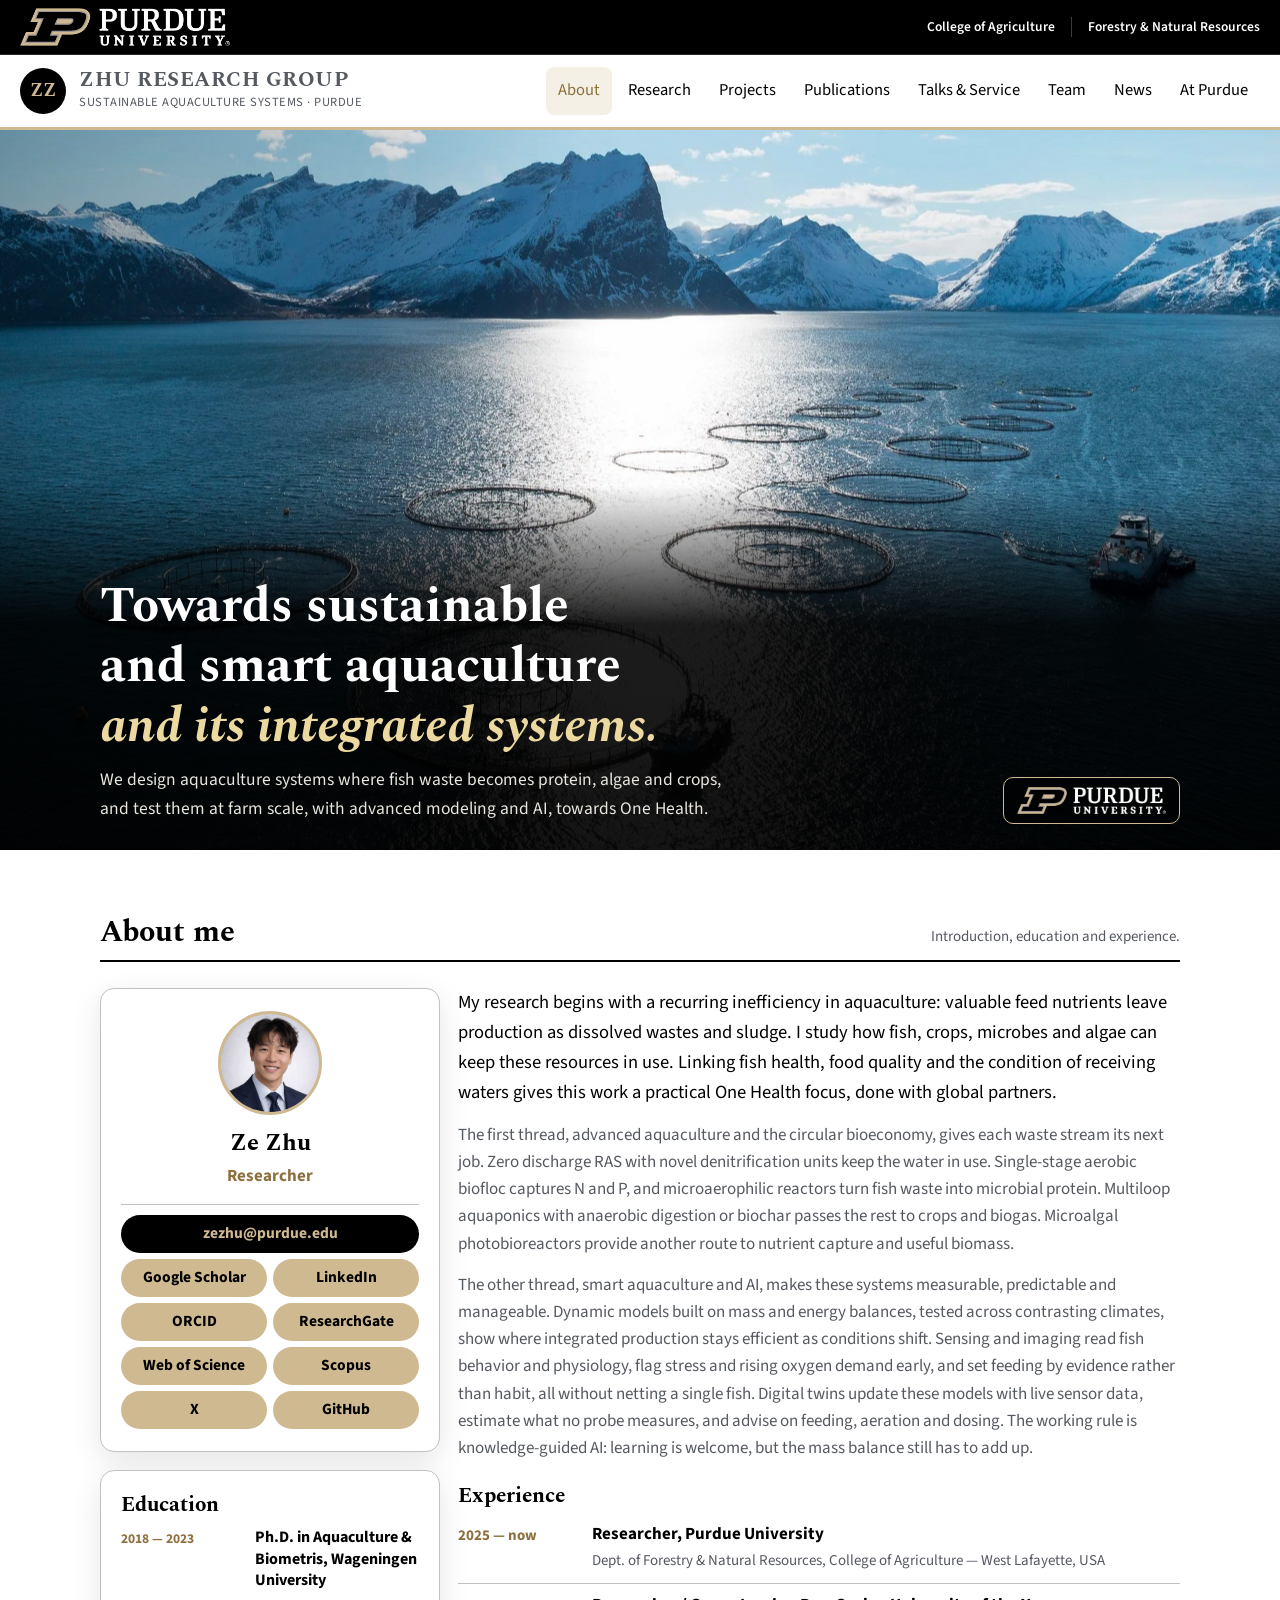
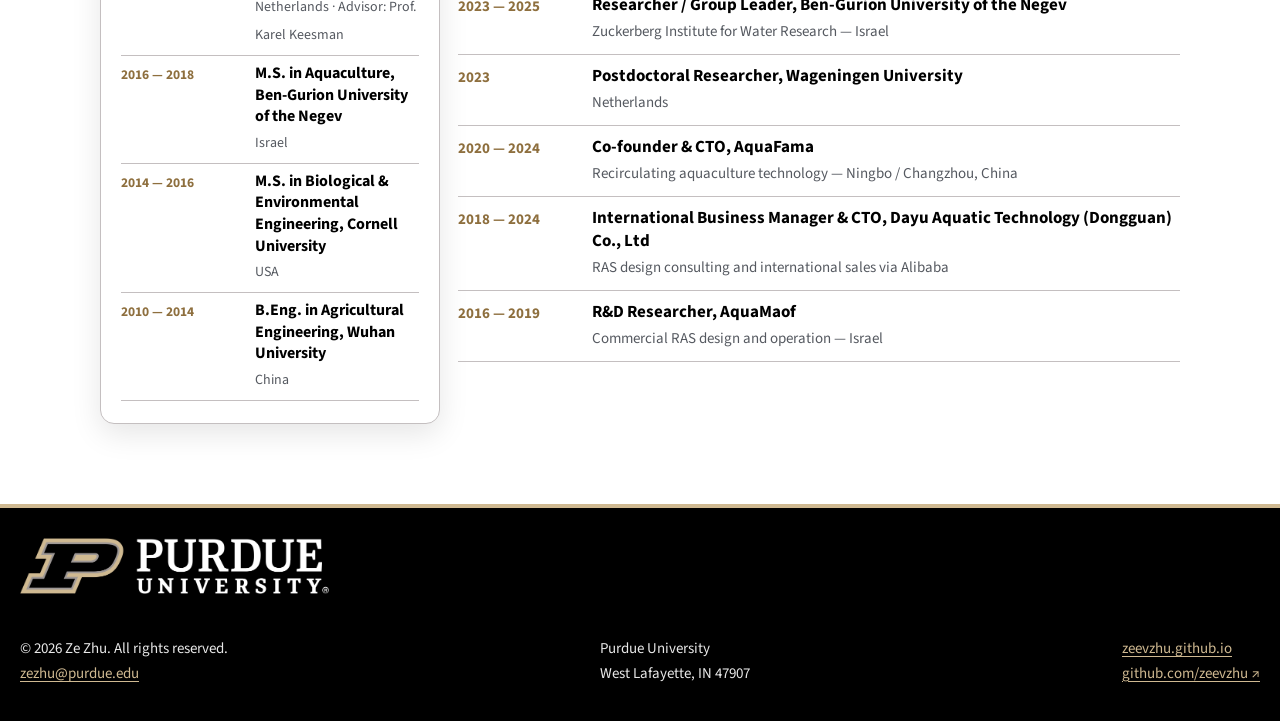
==== commit f185b98e: "Update site: home redesign — Education in sidebar, Dayu experience, two-column links, wider sidebar," ====
--- a/index.html
+++ b/index.html
@@ -59,7 +59,7 @@
     <div class="wrap">
       <div>
         <h1>Towards sustainable and smart aquaculture <em>and its integrated systems.</em></h1>
-        <p>We design aquaculture systems where fish waste becomes protein, algae and crops, and test them at farm scale.</p>
+        <p>We design aquaculture systems where fish waste becomes protein, algae and crops, and test them at farm scale, with advanced modeling and AI, towards One Health.</p>
       </div>
       <div class="chips">
         <span class="hero-badge"><img class="p-logo" src="assets/purdue-logo-reversed.png" alt="Purdue University"></span>
@@ -73,22 +73,33 @@
   <section id="about">
     <div class="sec-head"><h2>About me</h2><p>Introduction, education and experience.</p></div>
     <div class="about-grid">
-      <aside class="pi-card">
-        <img class="avatar" src="assets/ze-zhu-headshot.png" alt="Portrait of Ze Zhu">
-        <h3>Ze Zhu</h3>
-        <p class="role">Researcher</p>
-      <div class="pi-links">
-        <a class="email-link" href="mailto:zezhu@purdue.edu">zezhu@purdue.edu</a>
-        <a href="https://scholar.google.com/citations?user=IYX6_gsAAAAJ&hl=en" target="_blank" rel="noopener">Google Scholar</a>
-        <a href="https://www.linkedin.com/in/ze-zhu" target="_blank" rel="noopener">LinkedIn</a>
-        <a href="https://orcid.org/0000-0002-0595-591X" target="_blank" rel="noopener">ORCID</a>
-        <a href="https://www.researchgate.net/profile/Ze-Zhu-2" target="_blank" rel="noopener">ResearchGate</a>
-        <a href="https://www.webofscience.com/wos/author/record/JXN-4948-2024" target="_blank" rel="noopener">Web of Science</a>
-        <a href="https://www.scopus.com/authid/detail.uri?authorId=57219218856" target="_blank" rel="noopener">Scopus</a>
-        <a href="https://twitter.com/ZeAquaTech" target="_blank" rel="noopener">X</a>
-        <a href="https://github.com/zeevzhu" target="_blank" rel="noopener">GitHub</a>
-      </div>
+    <div class="about-side">
+        <aside class="pi-card">
+          <img class="avatar" src="assets/ze-zhu-headshot.png" alt="Portrait of Ze Zhu">
+          <h3>Ze Zhu</h3>
+          <p class="role">Researcher</p>
+        <div class="pi-links">
+          <a class="email-link" href="mailto:zezhu@purdue.edu">zezhu@purdue.edu</a>
+          <a href="https://scholar.google.com/citations?user=IYX6_gsAAAAJ&hl=en" target="_blank" rel="noopener">Google Scholar</a>
+          <a href="https://www.linkedin.com/in/ze-zhu" target="_blank" rel="noopener">LinkedIn</a>
+          <a href="https://orcid.org/0000-0002-0595-591X" target="_blank" rel="noopener">ORCID</a>
+          <a href="https://www.researchgate.net/profile/Ze-Zhu-2" target="_blank" rel="noopener">ResearchGate</a>
+          <a href="https://www.webofscience.com/wos/author/record/JXN-4948-2024" target="_blank" rel="noopener">Web of Science</a>
+          <a href="https://www.scopus.com/authid/detail.uri?authorId=57219218856" target="_blank" rel="noopener">Scopus</a>
+          <a href="https://twitter.com/ZeAquaTech" target="_blank" rel="noopener">X</a>
+          <a href="https://github.com/zeevzhu" target="_blank" rel="noopener">GitHub</a>
+        </div>
+        </aside>
+      <aside class="edu-card">
+        <h3 class="subhead">Education</h3>
+        <div class="timeline">
+          <div class="tl"><time>2018 — 2023</time><div><b>Ph.D. in Aquaculture &amp; Biometris, Wageningen University</b><span>Netherlands · Advisor: Prof. Karel Keesman</span></div></div>
+          <div class="tl"><time>2016 — 2018</time><div><b>M.S. in Aquaculture, Ben-Gurion University of the Negev</b><span>Israel</span></div></div>
+          <div class="tl"><time>2014 — 2016</time><div><b>M.S. in Biological &amp; Environmental Engineering, Cornell University</b><span>USA</span></div></div>
+          <div class="tl"><time>2010 — 2014</time><div><b>B.Eng. in Agricultural Engineering, Wuhan University</b><span>China</span></div></div>
+        </div>
       </aside>
+    </div>
 
       <div class="about-main">
         <p class="lead">My research begins with a recurring inefficiency in aquaculture: valuable feed nutrients leave production as dissolved wastes and sludge. I study how fish, crops, microbes and algae can keep these resources in use. Linking fish health, food quality and the condition of receiving waters gives this work a practical One Health focus, done with global partners.</p>
@@ -97,20 +108,13 @@
 
         <p class="sub">The other thread, smart aquaculture and AI, makes these systems measurable, predictable and manageable. Dynamic models built on mass and energy balances, tested across contrasting climates, show where integrated production stays efficient as conditions shift. Sensing and imaging read fish behavior and physiology, flag stress and rising oxygen demand early, and set feeding by evidence rather than habit, all without netting a single fish. Digital twins update these models with live sensor data, estimate what no probe measures, and advise on feeding, aeration and dosing. The working rule is knowledge-guided AI: learning is welcome, but the mass balance still has to add up.</p>
 
-        <h3 class="subhead">Education</h3>
-        <div class="timeline">
-          <div class="tl"><time>2018 — 2023</time><div><b>Ph.D. in Aquaculture, Wageningen University</b><span>Netherlands · Advisor: Prof. Karel Keesman</span></div></div>
-          <div class="tl"><time>2016 — 2018</time><div><b>M.S. in Aquaculture, Ben-Gurion University of the Negev</b><span>Israel</span></div></div>
-          <div class="tl"><time>2014 — 2016</time><div><b>M.S. in Biological &amp; Environmental Engineering, Cornell University</b><span>USA</span></div></div>
-          <div class="tl"><time>2010 — 2014</time><div><b>B.Eng. in Agricultural Water Engineering, Wuhan University</b><span>China</span></div></div>
-        </div>
-
         <h3 class="subhead">Experience</h3>
         <div class="timeline">
           <div class="tl"><time>2025 — now</time><div><b>Researcher, Purdue University</b><span>Dept. of Forestry &amp; Natural Resources, College of Agriculture — West Lafayette, USA</span></div></div>
           <div class="tl"><time>2023 — 2025</time><div><b>Researcher / Group Leader, Ben-Gurion University of the Negev</b><span>Zuckerberg Institute for Water Research — Israel</span></div></div>
           <div class="tl"><time>2023</time><div><b>Postdoctoral Researcher, Wageningen University</b><span>Netherlands</span></div></div>
           <div class="tl"><time>2020 — 2024</time><div><b>Co-founder &amp; CTO, AquaFama</b><span>Recirculating aquaculture technology — Ningbo / Changzhou, China</span></div></div>
+      <div class="tl"><time>2018 — 2024</time><div><b>International Business Manager &amp; CTO, Dayu Aquatic Technology (Dongguan) Co., Ltd</b><span>RAS design consulting and international sales via Alibaba</span></div></div>
           <div class="tl"><time>2016 — 2019</time><div><b>R&amp;D Researcher, AquaMaof</b><span>Commercial RAS design and operation — Israel</span></div></div>
         </div>
       </div>
--- a/assets/site.css
+++ b/assets/site.css
@@ -131,16 +131,26 @@
 .sec-head p{margin:0 0 0 auto;color:var(--muted);font-size:15px;max-width:460px;text-align:right;line-height:1.5}
 @media(max-width:700px){.sec-head p{display:none}}
 
-.about-grid{display:grid;grid-template-columns:302px 1fr;gap:32px;align-items:stretch}
+.about-grid{display:grid;grid-template-columns:340px 1fr;gap:18px;align-items:stretch}
 @media(max-width:860px){.about-grid{grid-template-columns:1fr}}
-.pi-card{background:var(--surface);border:1px solid var(--line);border-radius:var(--radius);padding:24px;box-shadow:var(--shadow);display:flex;flex-direction:column;height:100%}
-.avatar{width:96px;height:96px;border-radius:50%;object-fit:cover;object-position:top center;border:3px solid var(--boiler);background:var(--boiler);margin:0 auto 14px}
+.about-side{display:flex;flex-direction:column;gap:18px;min-width:0}
+.about-side .pi-card{height:auto}
+.edu-card{background:var(--surface);border:1px solid var(--line);border-radius:var(--radius);padding:22px 20px;box-shadow:var(--shadow)}
+.edu-card h3.subhead{margin:0 0 2px;font-size:21px}
+.edu-card .timeline{margin-top:2px}
+.edu-card .tl{padding:7px 0}
+.edu-card .tl time{font-size:13.5px;padding-top:1px}
+.edu-card .tl b{font-size:16px;line-height:1.35}
+.edu-card .tl span{font-size:14px;line-height:1.5}
+@media(max-width:480px){.pi-links a{font-size:14px;padding:6px 8px}.edu-card .tl{grid-template-columns:96px 1fr;gap:10px}}
+.pi-card{background:var(--surface);border:1px solid var(--line);border-radius:var(--radius);padding:22px 20px;box-shadow:var(--shadow);display:flex;flex-direction:column;height:100%}
+.avatar{width:104px;height:104px;border-radius:50%;object-fit:cover;object-position:top center;border:3px solid var(--boiler);background:var(--boiler);margin:0 auto 14px}
 .pi-card h3{font-size:24px;text-align:center}
 .pi-card .role{color:var(--gold);font-weight:700;margin:4px 0 2px;text-align:center}
 .pi-card .dept{color:var(--muted);font-size:15px}
-.pi-links{display:flex;flex-direction:column;gap:8px;margin-top:16px;border-top:1px solid var(--line);padding-top:14px}
-.pi-links a{display:flex;align-items:center;justify-content:center;width:100%;box-sizing:border-box;text-align:center;text-decoration:none;background:var(--boiler);color:#000;border-radius:999px;padding:12px 16px;min-height:44px;font-size:15.5px;font-weight:700}
-.pi-links a.email-link{background:var(--dark);color:var(--boiler)}
+.pi-links{display:grid;grid-template-columns:1fr 1fr;gap:6px;margin-top:12px;border-top:1px solid var(--line);padding-top:10px}
+.pi-links a{display:flex;align-items:center;justify-content:center;width:100%;min-width:0;box-sizing:border-box;text-align:center;white-space:nowrap;text-decoration:none;background:var(--boiler);color:#000;border-radius:999px;padding:6px 12px;min-height:38px;font-size:15.5px;font-weight:700}
+.pi-links a.email-link{grid-column:1/-1;background:var(--dark);color:var(--boiler)}
 .pi-links a:hover{opacity:.85}
 .btn{display:inline-flex;align-items:center;justify-content:center;gap:8px;background:var(--boiler);color:#000;border:none;border-radius:10px;padding:12px 18px;font:inherit;font-weight:700;cursor:pointer;min-height:48px;text-decoration:none}
 .btn.ghost{background:transparent;color:var(--gold);border:1.5px solid var(--gold)}
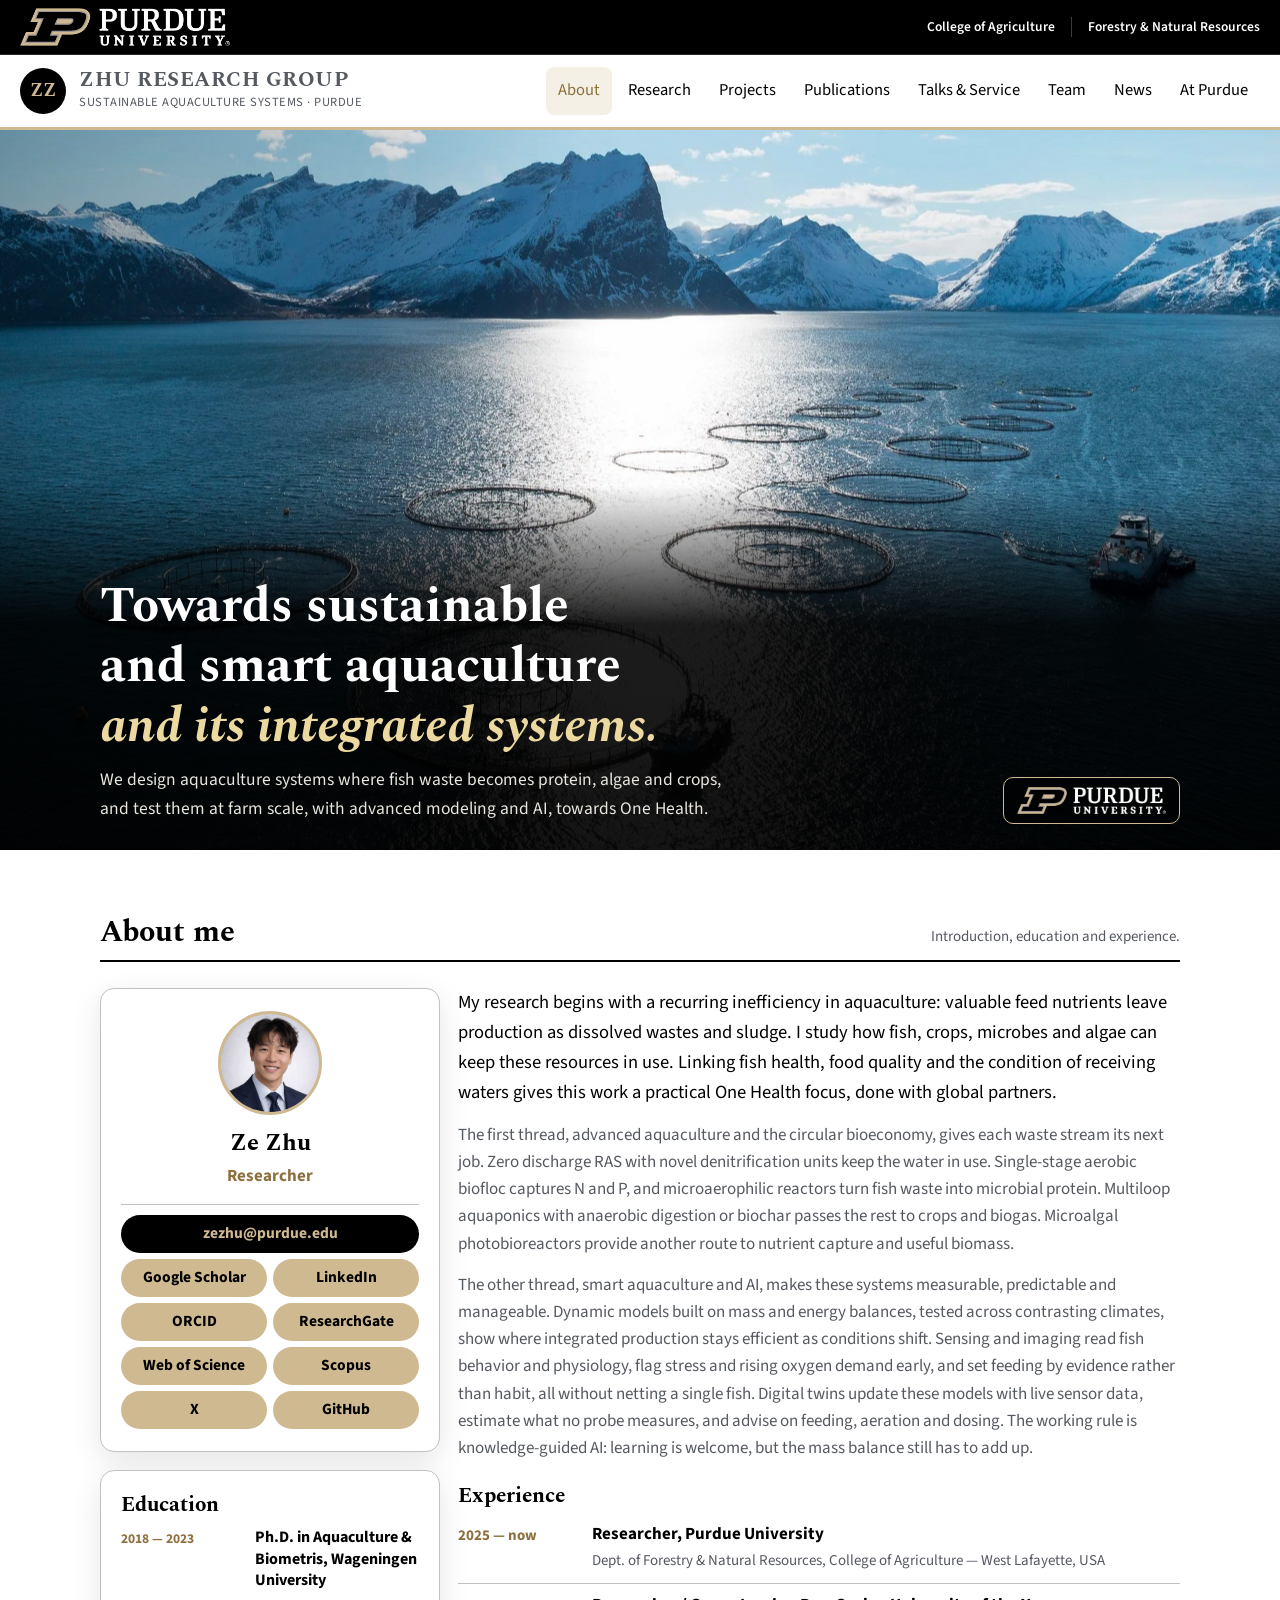
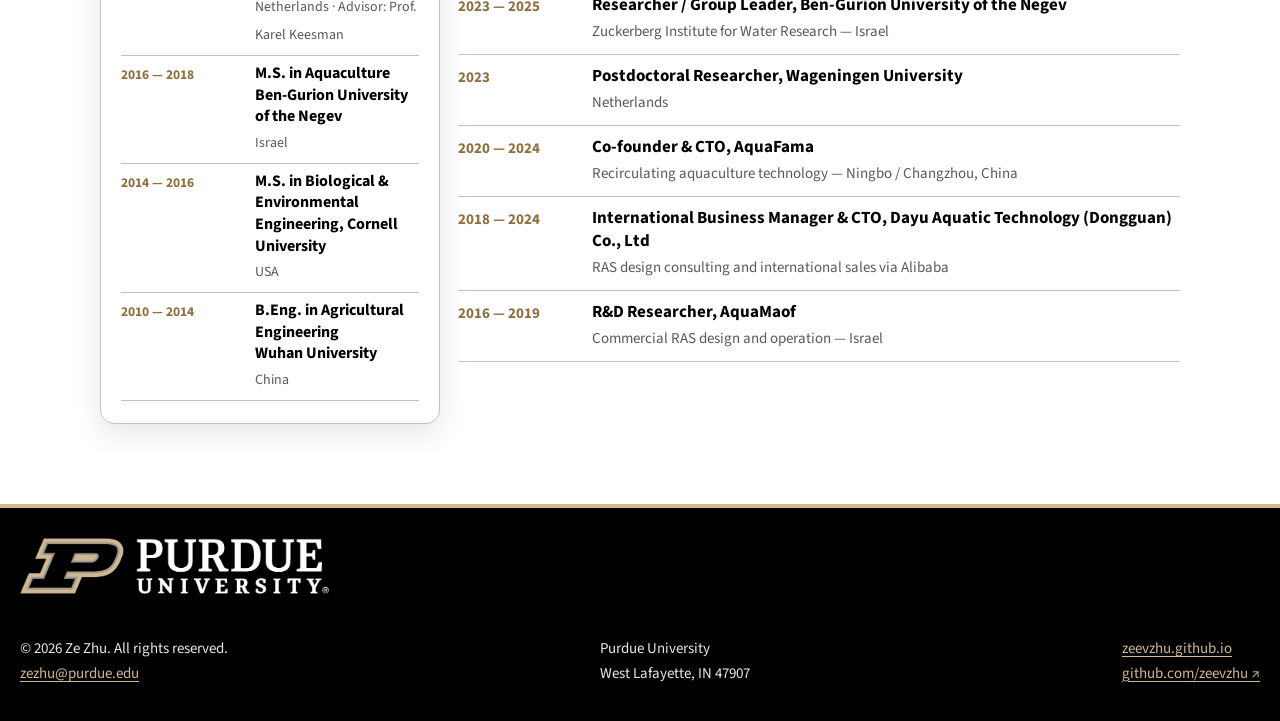
==== commit 193b912d: "Update site: Education second-line university names, Earth Precision Agriculture talks side by side " ====
--- a/index.html
+++ b/index.html
@@ -94,9 +94,11 @@
         <h3 class="subhead">Education</h3>
         <div class="timeline">
           <div class="tl"><time>2018 — 2023</time><div><b>Ph.D. in Aquaculture &amp; Biometris, Wageningen University</b><span>Netherlands · Advisor: Prof. Karel Keesman</span></div></div>
-          <div class="tl"><time>2016 — 2018</time><div><b>M.S. in Aquaculture, Ben-Gurion University of the Negev</b><span>Israel</span></div></div>
+          <div class="tl"><time>2016 — 2018</time><div><b>M.S. in Aquaculture<br>
+Ben-Gurion University of the Negev</b><span>Israel</span></div></div>
           <div class="tl"><time>2014 — 2016</time><div><b>M.S. in Biological &amp; Environmental Engineering, Cornell University</b><span>USA</span></div></div>
-          <div class="tl"><time>2010 — 2014</time><div><b>B.Eng. in Agricultural Engineering, Wuhan University</b><span>China</span></div></div>
+          <div class="tl"><time>2010 — 2014</time><div><b>B.Eng. in Agricultural Engineering<br>
+Wuhan University</b><span>China</span></div></div>
         </div>
       </aside>
     </div>
--- a/assets/site.css
+++ b/assets/site.css
@@ -275,3 +275,10 @@
 footer a{color:var(--boiler)}
 .totop{position:fixed;right:16px;bottom:16px;width:48px;height:48px;border-radius:50%;background:#000;color:var(--boiler);border:1px solid var(--boiler);font-size:19px;cursor:pointer;box-shadow:var(--shadow);display:none}
 @media (prefers-color-scheme: dark){.totop{background:var(--boiler);color:#000}}
+
+/* Earth Precision Agriculture Conference: paired talks + Session Chair badge */
+.talk-pair{display:grid;grid-template-columns:1fr 1fr;gap:16px;margin:10px 0 12px}
+.talk-item{border:1px solid var(--line);border-radius:var(--radius);padding:14px 16px;background:var(--surface)}
+.talk-item b{display:block;font-size:16px;line-height:1.35}
+.award.chair{display:block;font-size:14.5px;padding:8px 16px;border:1px solid var(--boiler);margin-top:12px}
+@media(max-width:640px){.talk-pair{grid-template-columns:1fr}}
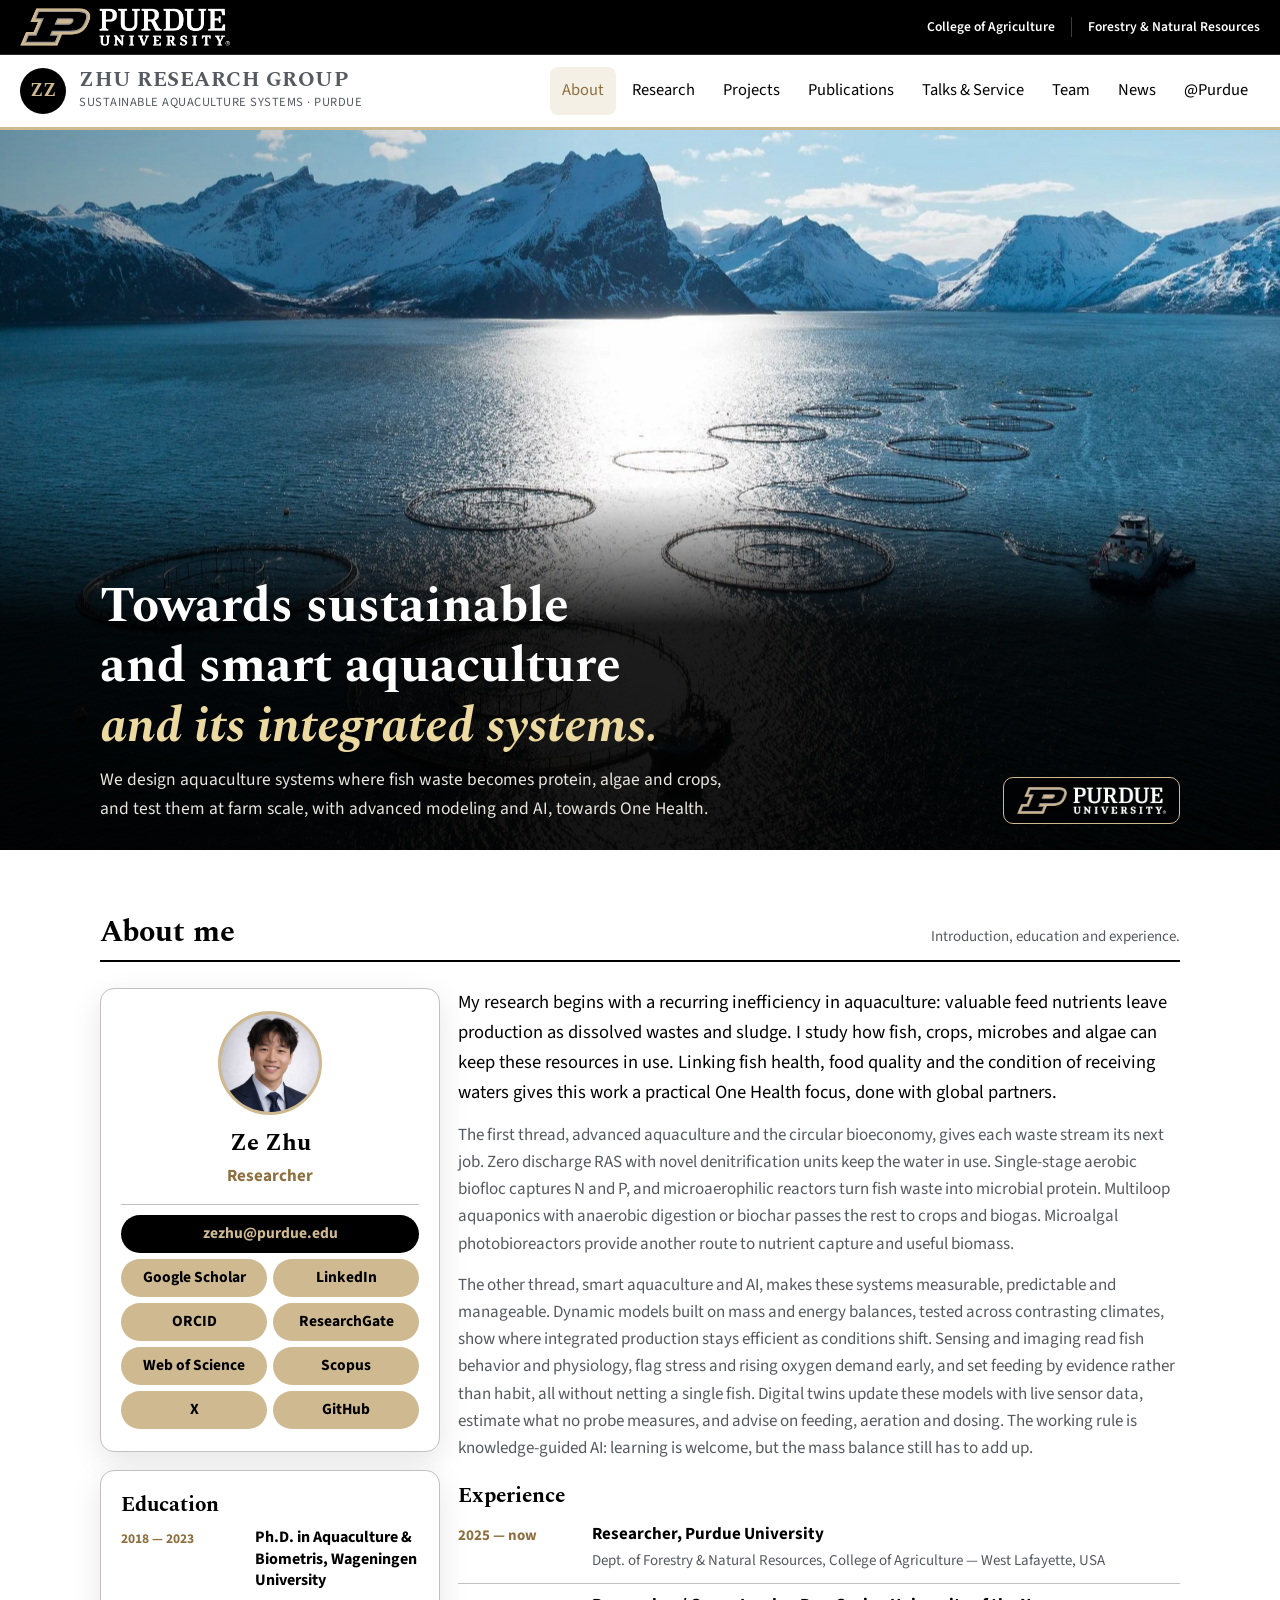
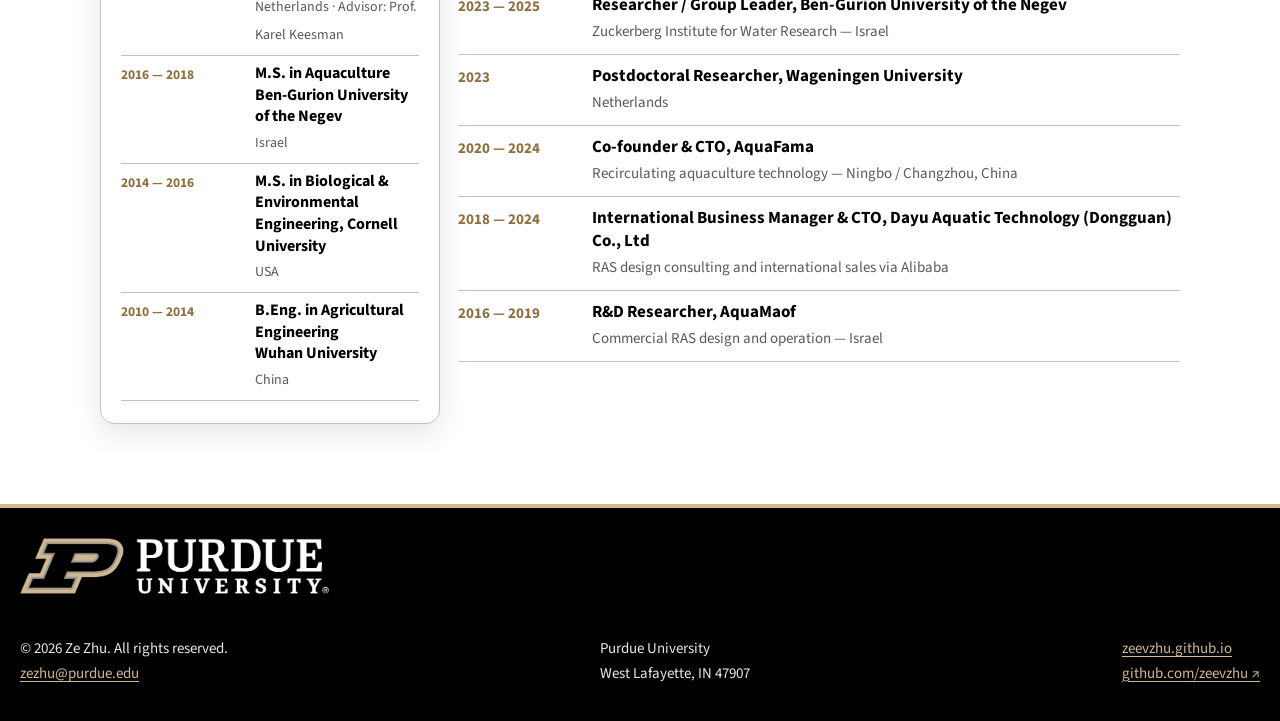
==== commit 0fb16fe9: "Update site: shorten Session Chair badge, nav At Purdue to @Purdue" ====
--- a/index.html
+++ b/index.html
@@ -44,7 +44,7 @@
       <a href="talks.html">Talks &amp; Service</a>
       <a href="team.html">Team</a>
       <a href="news.html">News</a>
-      <a href="purdue.html">At Purdue</a>
+      <a href="purdue.html">@Purdue</a>
     </nav>
   </div>
 </header>
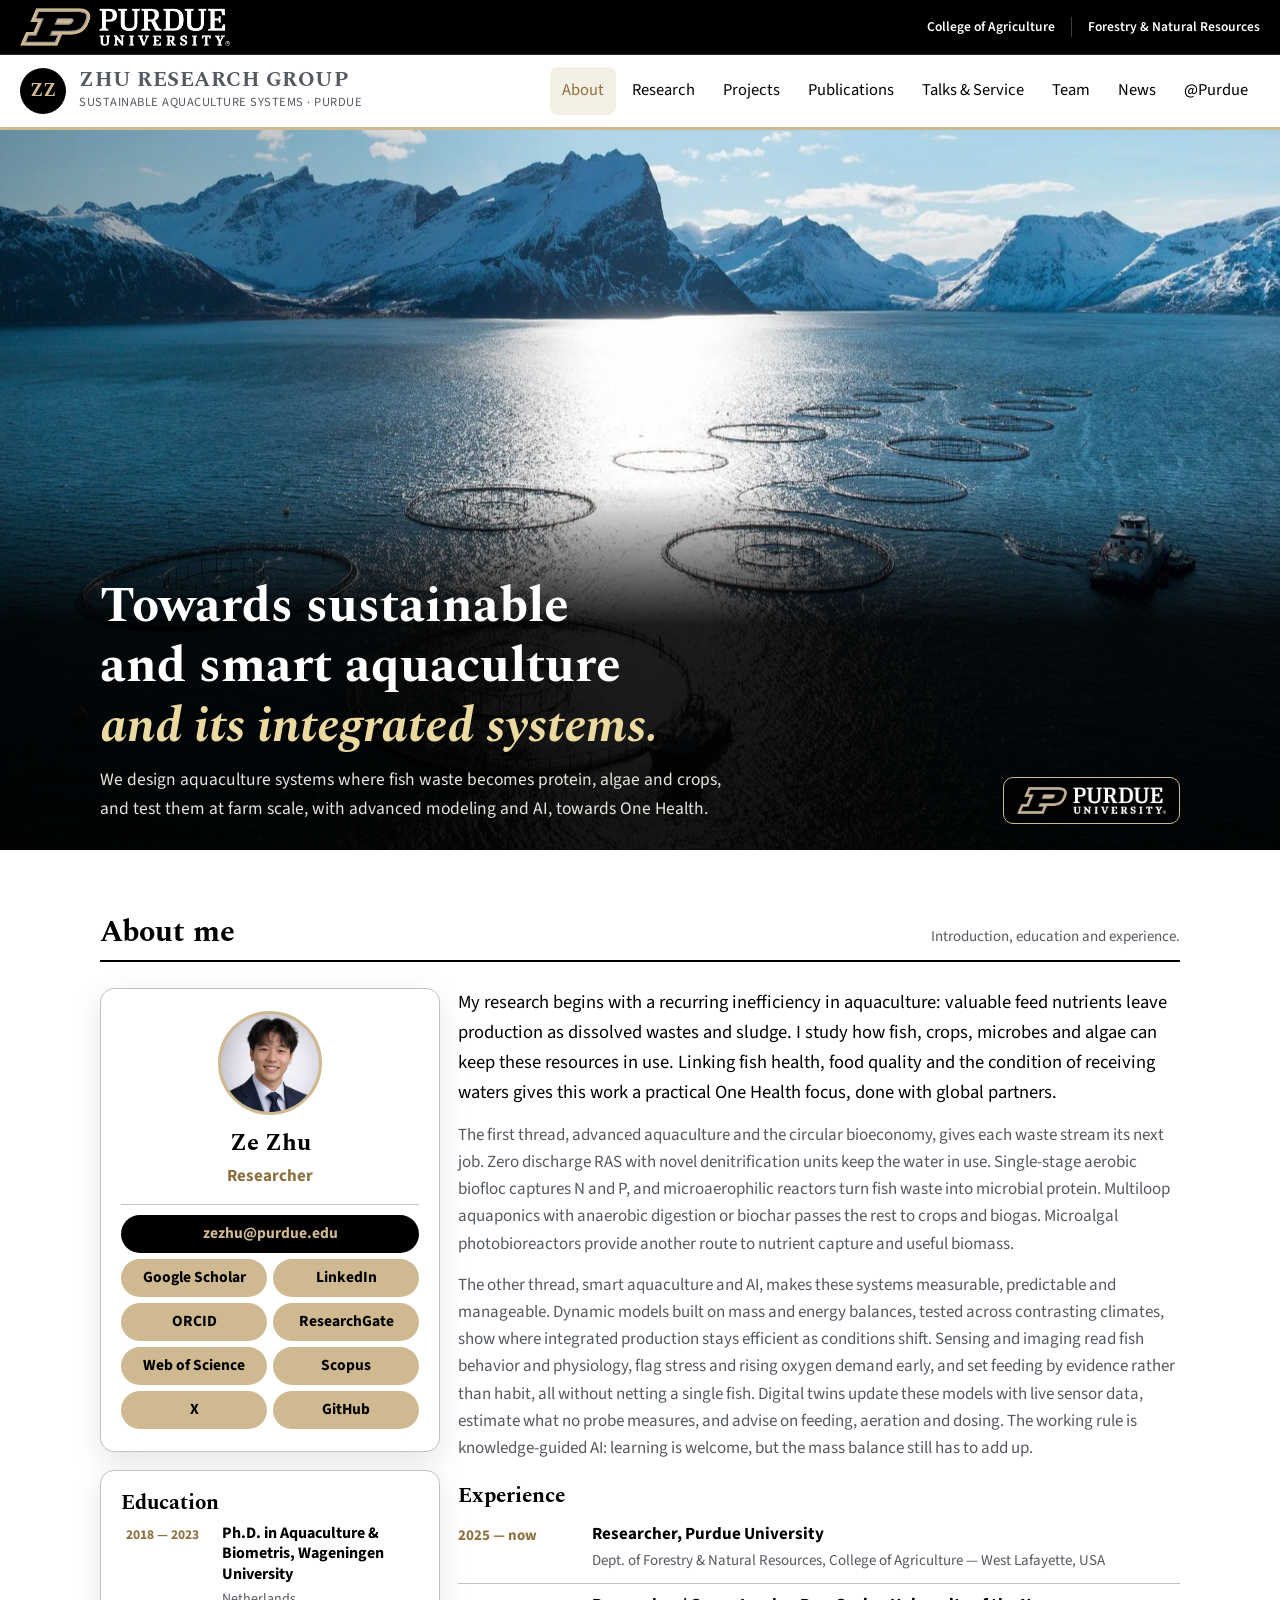
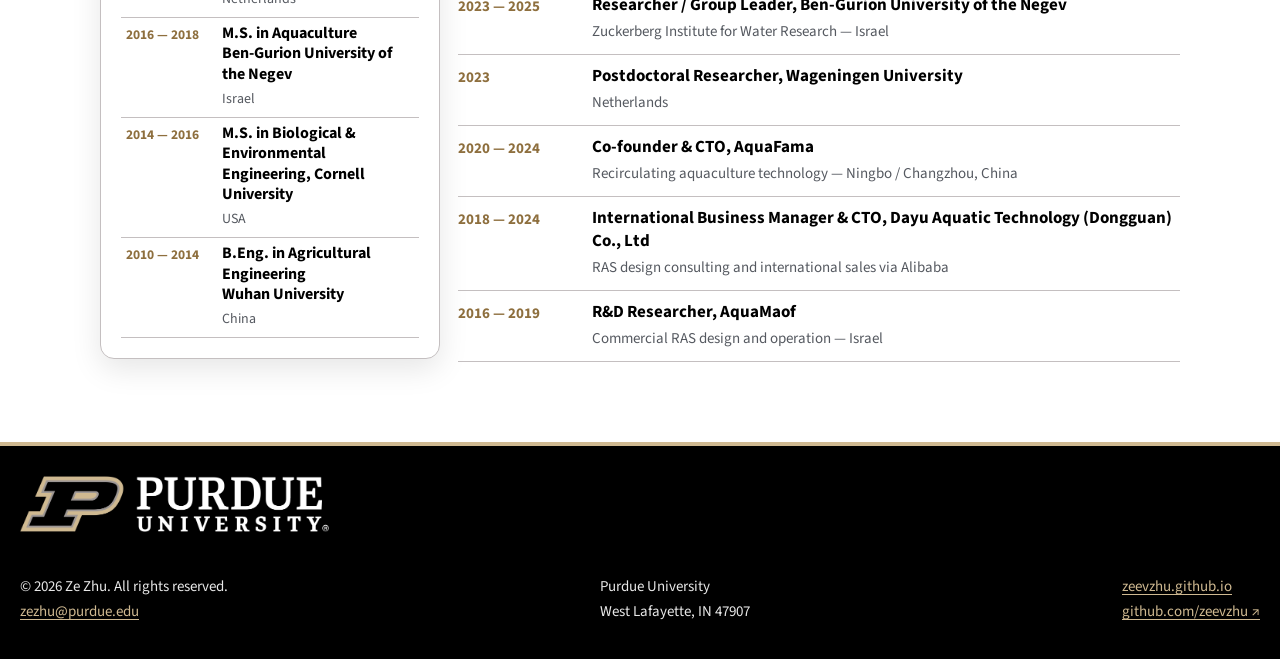
==== commit 22dbde41: "Update site: Education two-column layout, Netherlands only" ====
--- a/index.html
+++ b/index.html
@@ -93,7 +93,7 @@
       <aside class="edu-card">
         <h3 class="subhead">Education</h3>
         <div class="timeline">
-          <div class="tl"><time>2018 — 2023</time><div><b>Ph.D. in Aquaculture &amp; Biometris, Wageningen University</b><span>Netherlands · Advisor: Prof. Karel Keesman</span></div></div>
+          <div class="tl"><time>2018 — 2023</time><div><b>Ph.D. in Aquaculture &amp; Biometris, Wageningen University</b><span>Netherlands</span></div></div>
           <div class="tl"><time>2016 — 2018</time><div><b>M.S. in Aquaculture<br>
 Ben-Gurion University of the Negev</b><span>Israel</span></div></div>
           <div class="tl"><time>2014 — 2016</time><div><b>M.S. in Biological &amp; Environmental Engineering, Cornell University</b><span>USA</span></div></div>
--- a/assets/site.css
+++ b/assets/site.css
@@ -135,13 +135,13 @@
 @media(max-width:860px){.about-grid{grid-template-columns:1fr}}
 .about-side{display:flex;flex-direction:column;gap:18px;min-width:0}
 .about-side .pi-card{height:auto}
-.edu-card{background:var(--surface);border:1px solid var(--line);border-radius:var(--radius);padding:22px 20px;box-shadow:var(--shadow)}
+.edu-card{background:var(--surface);border:1px solid var(--line);border-radius:var(--radius);padding:20px;box-shadow:var(--shadow)}
 .edu-card h3.subhead{margin:0 0 2px;font-size:21px}
 .edu-card .timeline{margin-top:2px}
-.edu-card .tl{padding:7px 0}
+.edu-card .tl{display:grid;grid-template-columns:86px 1fr;gap:10px;padding:5px}
 .edu-card .tl time{font-size:13.5px;padding-top:1px}
-.edu-card .tl b{font-size:16px;line-height:1.35}
-.edu-card .tl span{font-size:14px;line-height:1.5}
+.edu-card .tl b{font-size:16px;line-height:1.27}
+.edu-card .tl span{font-size:14px;line-height:1.42}
 @media(max-width:480px){.pi-links a{font-size:14px;padding:6px 8px}.edu-card .tl{grid-template-columns:96px 1fr;gap:10px}}
 .pi-card{background:var(--surface);border:1px solid var(--line);border-radius:var(--radius);padding:22px 20px;box-shadow:var(--shadow);display:flex;flex-direction:column;height:100%}
 .avatar{width:104px;height:104px;border-radius:50%;object-fit:cover;object-position:top center;border:3px solid var(--boiler);background:var(--boiler);margin:0 auto 14px}
@@ -282,3 +282,4 @@
 .talk-item b{display:block;font-size:16px;line-height:1.35}
 .award.chair{display:block;font-size:14.5px;padding:8px 16px;border:1px solid var(--boiler);margin-top:12px}
 @media(max-width:640px){.talk-pair{grid-template-columns:1fr}}
+@media(max-width:560px){.edu-card .tl{grid-template-columns:1fr}}
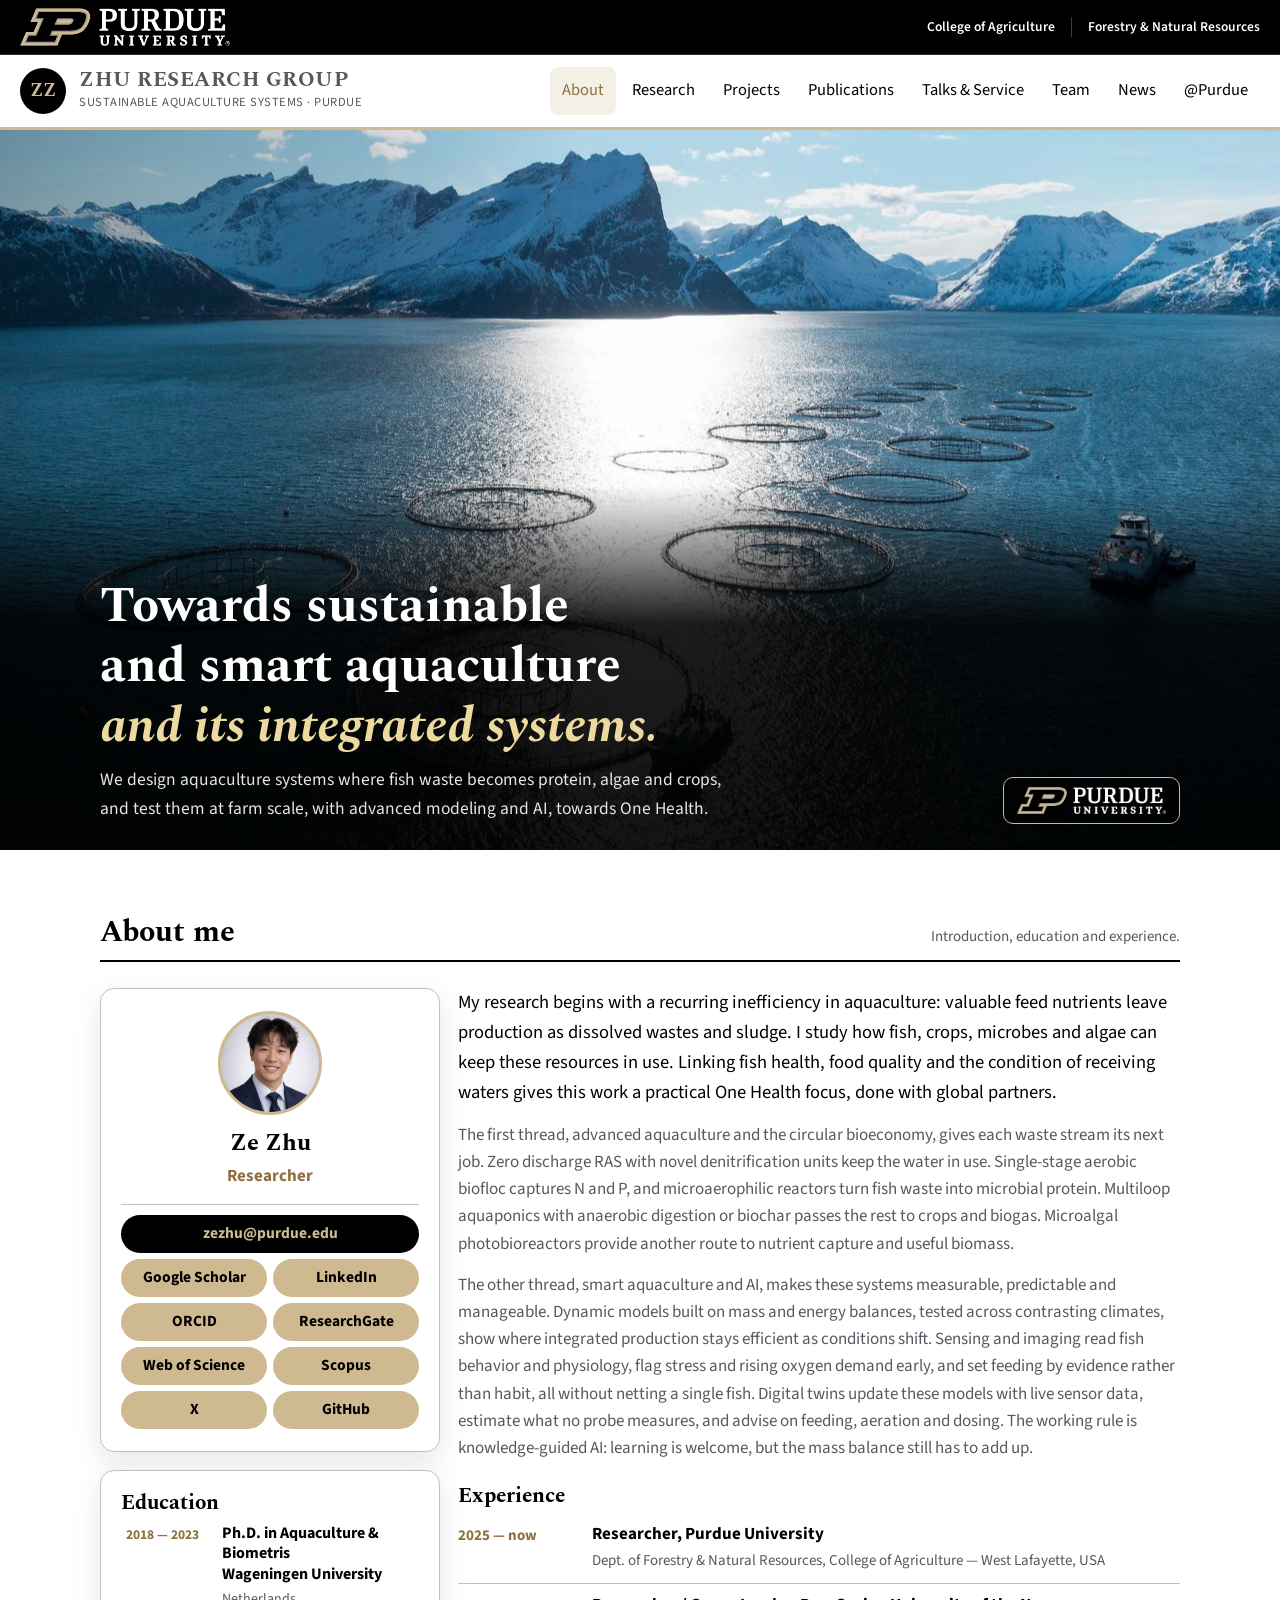
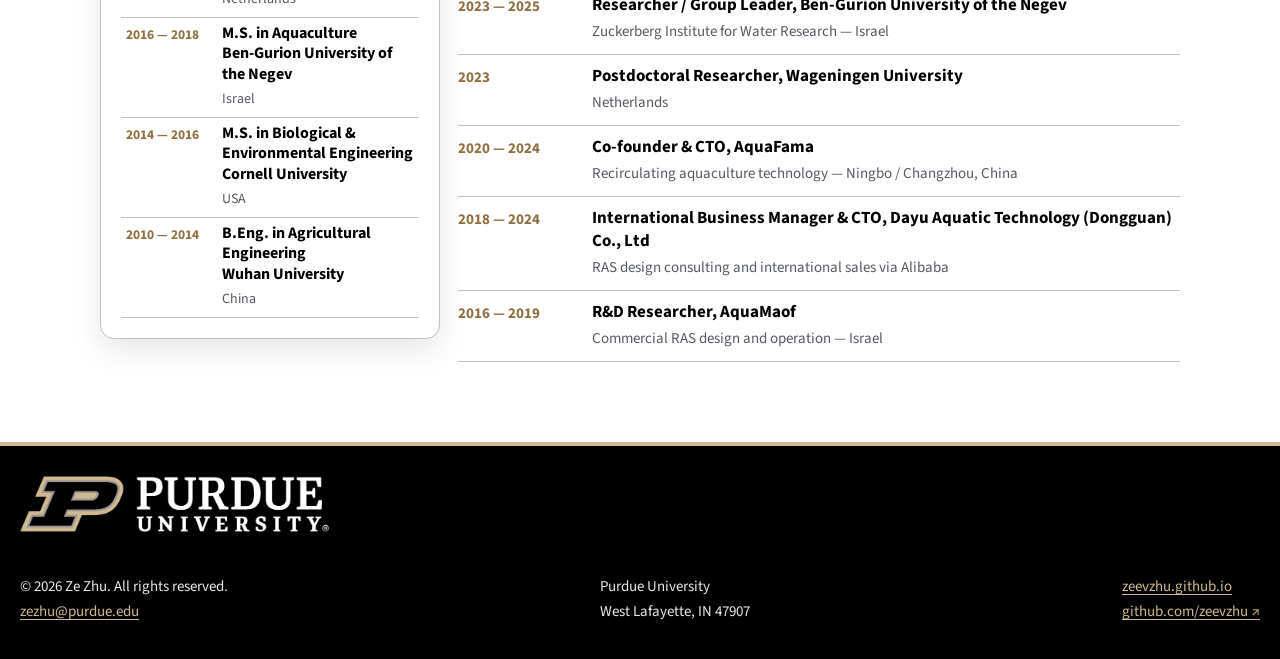
==== commit 24aa680b: "Update site: Education Wageningen and Cornell university names on second line" ====
--- a/index.html
+++ b/index.html
@@ -93,10 +93,10 @@
       <aside class="edu-card">
         <h3 class="subhead">Education</h3>
         <div class="timeline">
-          <div class="tl"><time>2018 — 2023</time><div><b>Ph.D. in Aquaculture &amp; Biometris, Wageningen University</b><span>Netherlands</span></div></div>
+          <div class="tl"><time>2018 — 2023</time><div><b>Ph.D. in Aquaculture &amp; Biometris<br>Wageningen University</b><span>Netherlands</span></div></div>
           <div class="tl"><time>2016 — 2018</time><div><b>M.S. in Aquaculture<br>
 Ben-Gurion University of the Negev</b><span>Israel</span></div></div>
-          <div class="tl"><time>2014 — 2016</time><div><b>M.S. in Biological &amp; Environmental Engineering, Cornell University</b><span>USA</span></div></div>
+          <div class="tl"><time>2014 — 2016</time><div><b>M.S. in Biological &amp; Environmental Engineering<br>Cornell University</b><span>USA</span></div></div>
           <div class="tl"><time>2010 — 2014</time><div><b>B.Eng. in Agricultural Engineering<br>
 Wuhan University</b><span>China</span></div></div>
         </div>
